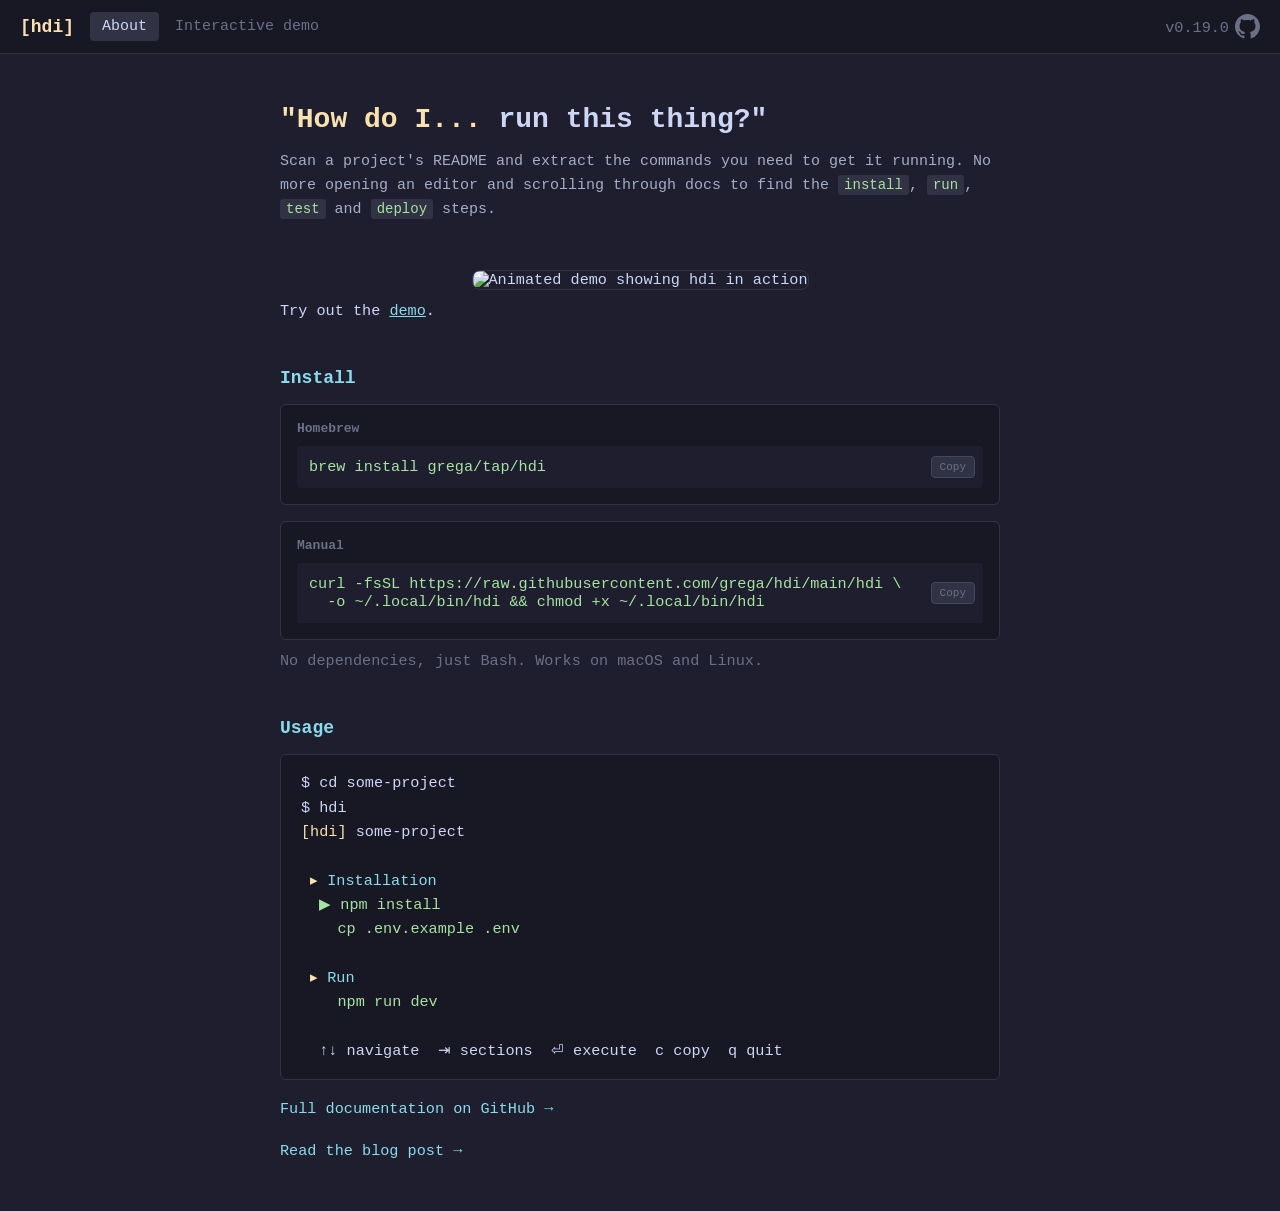
==== site/index.html @ be54d9dd "Bump version to 0.19.0" ====
<!DOCTYPE html>
<html lang="en">
<head>
  <meta charset="UTF-8">
  <meta name="viewport" content="width=device-width, initial-scale=1.0">
  <title>hdi - Extract install/run/test commands from project READMEs</title>
  <meta name="description" content="CLI tool that scans a project's README and extracts the commands you need to get it running. No dependencies, just Bash.">
  <link rel="icon" href="favicon.svg" type="image/svg+xml">
  <link rel="stylesheet" href="style.css">
  <script defer data-domain="hdi.gregdev.com" src="https://analytics.gregdev.com/js/script.file-downloads.hash.outbound-links.js"></script>
  <script>window.plausible = window.plausible || function() { (window.plausible.q = window.plausible.q || []).push(arguments) }</script>
</head>
<body>
  <header class="header">
    <div class="header-left">
      <span class="logo"><a href="/">[hdi]</a></span>
      <nav class="tabs">
        <button class="tab active" data-tab="about">About</button>
        <button class="tab" data-tab="demo">Interactive demo</button>
      </nav>
    </div>
    <div class="header-right">
      <a href="https://github.com/grega/hdi" class="gh-link" target="_blank" title="hdi on GitHub" rel="noopener">
        <span class="version">v0.19.0</span>
        <svg width="25" height="25" viewBox="0 0 16 16" fill="currentColor">
          <path d="M8 0C3.58 0 0 3.58 0 8c0 3.54 2.29 6.53 5.47 7.59.4.07.55-.17.55-.38 0-.19-.01-.82-.01-1.49-2.01.37-2.53-.49-2.69-.94-.09-.23-.48-.94-.82-1.13-.28-.15-.68-.52-.01-.53.63-.01 1.08.58 1.23.82.72 1.21 1.87.87 2.33.66.07-.52.28-.87.51-1.07-1.78-.2-3.64-.89-3.64-3.95 0-.87.31-1.59.82-2.15-.08-.2-.36-1.02.08-2.12 0 0 .67-.21 2.2.82.64-.18 1.32-.27 2-.27.68 0 1.36.09 2 .27 1.53-1.04 2.2-.82 2.2-.82.44 1.1.16 1.92.08 2.12.51.56.82 1.27.82 2.15 0 3.07-1.87 3.75-3.65 3.95.29.25.54.73.54 1.48 0 1.07-.01 1.93-.01 2.2 0 .21.15.46.55.38A8.013 8.013 0 0016 8c0-4.42-3.58-8-8-8z"/>
        </svg>
      </a>
    </div>
  </header>

  <main class="about" id="about">
    <section class="hero">
      <h1><span class="hero-accent">"How do I...</span> run this thing?"</h1>
      <p class="hero-sub">
        Scan a project's README and extract the commands you need to get it running. No more opening an editor and scrolling through docs to find the <code>install</code>, <code>run</code>, <code>test</code> and <code>deploy</code> steps.
      </p>
    </section>

    <section class="demo-gif">
      <img src="https://raw.githubusercontent.com/grega/hdi/main/demo/demo.gif" alt="Animated demo showing hdi in action" width="800" loading="lazy">

      <p class="demo-link">Try out the <a href="#demo">demo</a>.</p>
    </section>

    <section class="install-section">
      <h2>Install</h2>
      <div class="install-methods">
        <div class="install-method">
          <h3>Homebrew</h3>
          <div class="install-code">
            <pre><code>brew install grega/tap/hdi</code></pre>
            <button class="copy-btn" data-copy="brew install grega/tap/hdi" title="Copy to clipboard">Copy</button>
          </div>
        </div>
        <div class="install-method">
          <h3>Manual</h3>
          <div class="install-code">
            <pre><code>curl -fsSL https://raw.githubusercontent.com/grega/hdi/main/hdi \
  -o ~/.local/bin/hdi &amp;&amp; chmod +x ~/.local/bin/hdi</code></pre>
            <button class="copy-btn" data-copy="curl -fsSL https://raw.githubusercontent.com/grega/hdi/main/hdi -o ~/.local/bin/hdi && chmod +x ~/.local/bin/hdi" title="Copy to clipboard">Copy</button>
          </div>
        </div>
      </div>
      <p class="install-note">No dependencies, just Bash. Works on macOS and Linux.</p>
    </section>

    <section class="usage-section">
      <h2>Usage</h2>
      <pre class="usage-block"><code>$ cd some-project
$ hdi
<span class="u-yellow">[hdi]</span> some-project

 <span class="u-yellow">▸</span> <span class="u-cyan">Installation</span>
  <span class="u-green">▶ npm install</span>
    <span class="u-green">cp .env.example .env</span>

 <span class="u-yellow">▸</span> <span class="u-cyan">Run</span>
    <span class="u-green">npm run dev</span>

  ↑↓ navigate  ⇥ sections  ⏎ execute  c copy  q quit</code></pre>
      <p class="usage-docs-link">
        <a href="https://github.com/grega/hdi#usage" target="_blank" rel="noopener">Full documentation on GitHub &rarr;</a>
      </p>
    </section>

    <section class="links-section">
      <p class="usage-docs-link">
        <a href="https://blog.gregdev.com/posts/2026-03-18-hdi-a-cli-tool-to-extract-run-commands-from-project-readmes/" target="_blank" rel="noopener">Read the blog post &rarr;</a>
      </p>
    </section>
  </main>

  <main class="demo-view hidden" id="demo-view">
    <div class="demo-layout">
      <aside class="sidebar" id="sidebar"></aside>
      <section class="terminal-wrap">
        <div class="terminal" id="terminal" tabindex="0">
          <input id="terminal-input" title="Terminal input" class="terminal-hidden-input" autocomplete="off" autocorrect="off" autocapitalize="off" spellcheck="false">
        </div>
      </section>
    </div>
    <footer class="hints" id="hints">
      Try: <code>hdi</code> <code>hdi install</code> <code>hdi run</code> <code>hdi test</code> <code>hdi all</code> <code>hdi check</code> <code>hdi --full</code> <code>hdi --raw</code>
    </footer>
  </main>

  <script src="data.js"></script>
  <script src="picker.js"></script>
  <script src="terminal.js"></script>
  <script>
    (function () {
      var tabs = document.querySelectorAll(".tab");
      var aboutView = document.getElementById("about");
      var demoView = document.getElementById("demo-view");

      function switchTab(name, pushState) {
        tabs.forEach(function (t) { t.classList.remove("active"); });
        document.querySelector('.tab[data-tab="' + name + '"]').classList.add("active");

        if (name === "about") {
          aboutView.classList.remove("hidden");
          demoView.classList.add("hidden");
        } else {
          aboutView.classList.add("hidden");
          demoView.classList.remove("hidden");
          document.getElementById("terminal-input").focus();
        }

        if (pushState) {
          var hash = name === "about" ? "" : "#demo";
          history.pushState(null, "", location.pathname + hash);
        }
      }

      tabs.forEach(function (tab) {
        tab.addEventListener("click", function () {
          switchTab(tab.dataset.tab, true);
        });
      });

      // Handle back/forward navigation
      window.addEventListener("popstate", function () {
        switchTab(location.hash === "#demo" ? "demo" : "about", false);
      });

      // Restore tab from URL on load
      if (location.hash === "#demo") {
        switchTab("demo", false);
      }
    })();

    // Copy buttons
    document.querySelectorAll(".copy-btn").forEach(function (btn) {
      btn.addEventListener("click", function () {
        navigator.clipboard.writeText(btn.dataset.copy).then(function () {
          var original = btn.textContent;
          btn.textContent = "Copied!";
          btn.classList.add("copied");
          setTimeout(function () {
            btn.textContent = original;
            btn.classList.remove("copied");
          }, 1500);
        });
      });
    });
  </script>
</body>
</html>
---- site/style.css ----
/* Catppuccin Mocha palette */
:root {
  --base: #1e1e2e;
  --mantle: #181825;
  --surface0: #313244;
  --surface1: #45475a;
  --overlay0: #6c7086;
  --text: #cdd6f4;
  --subtext0: #a6adc8;
  --green: #a6e3a1;
  --cyan: #89dceb;
  --yellow: #f9e2af;
  --magenta: #cba6f7;
  --red: #f38ba8;
  --blue: #89b4fa;
  --font-mono: "JetBrains Mono", "Fira Code", "SF Mono", Menlo, Consolas, monospace;
}

*, *::before, *::after { box-sizing: border-box; margin: 0; padding: 0; }

html {
  font-size: 16px;
}

body {
  min-height: 100vh;
  background: var(--base);
  color: var(--text);
  font-family: var(--font-mono);
  font-size: 0.95rem;
  display: flex;
  flex-direction: column;
}

.hidden { display: none !important; }

/* ── Header ─────────────────────────────────────────────────────────── */

.header {
  display: flex;
  align-items: center;
  justify-content: space-between;
  padding: 0.75rem 1.25rem;
  background: var(--mantle);
  border-bottom: 0.0625rem solid var(--surface0);
  flex-shrink: 0;
}

.header-left {
  display: flex;
  align-items: center;
  gap: 1rem;
}

.logo {
  font-weight: 700;
  font-size: 1.125rem;
  color: var(--yellow);
}

.logo a {
  color: inherit;
  text-decoration: none;
}

.tabs {
  display: flex;
  gap: 0.25rem;
}

.tab {
  background: none;
  border: none;
  color: var(--overlay0);
  font-family: var(--font-mono);
  font-size: 0.9375rem;
  padding: 0.375rem 0.75rem;
  border-radius: 0.25rem;
  cursor: pointer;
  transition: background 0.12s, color 0.12s;
}

.tab:hover {
  background: var(--surface0);
  color: var(--text);
}

.tab.active {
  background: var(--surface0);
  color: var(--text);
}

.header-right {
  display: flex;
  align-items: center;
  gap: 0.875rem;
}

.version {
  color: var(--overlay0);
  transform: translateY(1px);
}

.version:hover {
  color: var(--text);
}

.gh-link {
  color: var(--overlay0);
  transition: color 0.15s;
  display: flex;
  align-items: center;
  gap: 0.375rem;
  text-decoration: none;
}

.gh-link:hover {
  color: var(--text);
}

/* ── About page ─────────────────────────────────────────────────────── */

.about {
  flex: 1;
  overflow-y: auto;
  padding: 3rem 1.5rem;
  max-width: 48rem;
  margin: 0 auto;
  width: 100%;
}

.about section + section {
  margin-top: 3rem;
}

.about .links-section {
  margin-top: 1.5rem;
}

/* Hero */
.hero h1 {
  font-size: 1.75rem;
  font-weight: 700;
  line-height: 1.3;
  color: var(--text);
}

.hero-accent {
  color: var(--yellow);
}

.hero-sub {
  margin-top: 0.75rem;
  color: var(--subtext0);
  font-size: 0.9375rem;
  line-height: 1.6;
}

.hero-sub code {
  background: var(--surface0);
  padding: 0.125rem 0.375rem;
  border-radius: 0.1875rem;
  color: var(--green);
  font-size: 0.875rem;
}

/* Demo GIF */
.demo-gif {
  text-align: center;
}

.demo-gif img {
  max-width: 100%;
  height: auto;
  border-radius: 0.5rem;
  border: 0.0625rem solid var(--surface0);
}

.demo-link {
  margin-top: 0.75rem;
  text-align: left;
}

.demo-link a {
  color: var(--cyan);
}

/* Install */
.install-section h2,
.usage-section h2 {
  font-size: 1.125rem;
  color: var(--cyan);
  margin-bottom: 1rem;
}

.install-methods {
  display: grid;
  grid-template-columns: 1fr;
  gap: 1rem;
}

.install-method {
  background: var(--mantle);
  border: 0.0625rem solid var(--surface0);
  border-radius: 0.375rem;
  padding: 1rem;
}

.install-method h3 {
  font-size: 0.8125rem;
  color: var(--overlay0);
  margin-bottom: 0.625rem;
  font-weight: 600;
}

.install-code {
  position: relative;
}

.install-method pre {
  background: var(--base);
  padding: 0.75rem;
  padding-right: 4rem;
  border-radius: 0.25rem;
  overflow-x: auto;
}

.copy-btn {
  position: absolute;
  top: 50%;
  transform: translateY(-50%);
  right: 0.5rem;
  background: var(--surface0);
  border: 0.0625rem solid var(--surface1);
  color: var(--overlay0);
  font-family: var(--font-mono);
  font-size: 0.6875rem;
  padding: 0.25rem 0.5rem;
  border-radius: 0.25rem;
  cursor: pointer;
  transition: color 0.15s, border-color 0.15s;
}

.copy-btn:hover {
  color: var(--text);
  border-color: var(--overlay0);
}

.copy-btn.copied {
  color: var(--green);
  border-color: var(--green);
}

.install-method code {
  color: var(--green);
  /* font-size: 0.8125rem; */
  font-family: var(--font-mono);
}

.install-note {
  margin-top: 0.75rem;
  color: var(--overlay0);
}

/* Usage */
.usage-block {
  background: var(--mantle);
  border: 0.0625rem solid var(--surface0);
  border-radius: 0.375rem;
  padding: 1rem 1.25rem;
  overflow-x: auto;
  line-height: 1.6;
  margin-bottom: 1.25rem;
}

.usage-block code {
  font-family: var(--font-mono);
  color: var(--text);
}

.u-yellow { color: var(--yellow); }
.u-cyan { color: var(--cyan); }
.u-green { color: var(--green); }

.usage-docs-link a {
  color: var(--cyan);
  text-decoration: none;
}

.usage-docs-link a:hover {
  text-decoration: underline;
}

/* Links */

/* ── Demo view ──────────────────────────────────────────────────────── */

.demo-view {
  flex: 1;
  display: flex;
  flex-direction: column;
  overflow: hidden;
}

.demo-layout {
  display: flex;
  flex: 1;
  min-height: 0;
}

/* Sidebar */
.sidebar {
  width: 18.75rem;
  flex-shrink: 0;
  background: var(--mantle);
  border-right: 0.0625rem solid var(--surface0);
  padding: 0.75rem 0;
  overflow-y: auto;
}

.sidebar-heading {
  padding: 0.375rem 1rem 0.625rem;
  font-weight: 600;
  color: var(--overlay0);
}

.sidebar-item {
  display: flex;
  align-items: center;
  gap: 0.625rem;
  padding: 0.625rem 1rem;
  cursor: pointer;
  transition: background 0.12s;
  border-left: 0.1875rem solid transparent;
}

.sidebar-item:hover {
  background: var(--surface0);
}

.sidebar-item.active {
  background: var(--surface0);
  border-left-color: var(--cyan);
}

.sidebar-badge {
  width: 1.875rem;
  height: 1.375rem;
  border-radius: 0.25rem;
  display: flex;
  align-items: center;
  justify-content: center;
  font-weight: 700;
  flex-shrink: 0;
  color: var(--mantle);
}

.sidebar-badge.lang-JS { background: var(--yellow); }
.sidebar-badge.lang-PY { background: var(--blue); }
.sidebar-badge.lang-RB { background: var(--red); }
.sidebar-badge.lang-TS { background: var(--cyan); }
.sidebar-badge.lang-GO { background: var(--green); }

.sidebar-info {
  min-width: 0;
}

.sidebar-name {
  font-weight: 600;
  white-space: nowrap;
  overflow: hidden;
  padding-bottom: 0.25rem;
  text-overflow: ellipsis;
}

.sidebar-desc {
  font-size: 0.75rem;
  color: var(--overlay0);
}

/* Terminal */
.terminal-wrap {
  flex: 1;
  min-width: 0;
  display: flex;
  flex-direction: column;
  padding: 0;
}

.terminal {
  position: relative;
  flex: 1;
  padding: 1rem 1.25rem;
  overflow-y: auto;
  outline: none;
  line-height: 1.6;
  cursor: text;
}

.terminal-hidden-input {
  position: absolute;
  left: -9999px;
  top: 0;
  width: 1px;
  height: 1px;
  opacity: 0;
  border: none;
  outline: none;
  padding: 0;
  margin: 0;
  font-size: 16px; /* >= 16px prevents iOS auto-zoom on focus */
}

.terminal::-webkit-scrollbar {
  width: 0.375rem;
}
.terminal::-webkit-scrollbar-track {
  background: transparent;
}
.terminal::-webkit-scrollbar-thumb {
  background: var(--surface1);
  border-radius: 0.1875rem;
}

/* Terminal line types */
.t-line {
  white-space: pre-wrap;
  word-break: break-all;
  min-height: 1.6em;
}

.t-prompt {
  color: var(--overlay0);
}

.t-prompt .t-input {
  color: var(--text);
}

.t-cursor {
  display: inline-block;
  width: 0.5rem;
  height: 1.1em;
  background: var(--text);
  vertical-align: text-bottom;
  animation: blink 1s step-end infinite;
}

@keyframes blink {
  50% { opacity: 0; }
}

.t-header {
  color: var(--cyan);
  font-weight: 700;
}

.t-subheader {
  color: var(--magenta);
  font-weight: 700;
}

.t-command {
  color: var(--green);
}

.t-prose {
  color: var(--overlay0);
}

.t-dim {
  color: var(--overlay0);
}

.t-yellow {
  color: var(--yellow);
}

.t-green {
  color: var(--green);
}

.t-bold {
  font-weight: 700;
}

.t-title-line {
  color: var(--text);
  font-weight: 700;
}

/* Picker */
.picker-row {
  white-space: pre;
  min-height: 1.6em;
}

.picker-row.selected {
  background: var(--surface0);
  border-radius: 0.1875rem;
}

.picker-row .arrow {
  color: var(--yellow);
  font-weight: 700;
}

.picker-footer {
  color: var(--overlay0);
  min-height: 1.6em;
  white-space: pre;
}

.flash-msg {
  color: var(--green);
  font-weight: 600;
}

.flash-msg.flash-execute {
  color: var(--yellow);
  font-style: italic;
}

/* Hints bar */
.hints {
  padding: 0.75rem 1.25rem;
  background: var(--mantle);
  border-top: 0.0625rem solid var(--surface0);
  color: var(--overlay0);
  flex-shrink: 0;
  line-height: 2;
}

.hints code {
  background: var(--surface0);
  padding: 0.25rem 0.5rem;
  border-radius: 0.25rem;
  color: var(--subtext0);
  margin: 0 0.1875rem;
}

/* ── Responsive ─────────────────────────────────────────────────────── */

@media (max-width: 43.75rem) {
  .header {
    padding: 0.75rem 1rem;
    gap: 0.5rem;
  }
  .header-left {
    gap: 0.5rem;
  }
  .header-right {
    font-size: 0.75rem;
  }
  .gh-link {
    font-size: 0.75rem;
  }
  .version {
    font-size: 0.75rem;
  }

  /* About */
  .about {
    padding: 2rem 1rem;
  }
  .hero h1 {
    font-size: 1.25rem;
  }
.links-section {
    flex-direction: column;
  }

  /* Demo */
  .demo-layout {
    flex-direction: column;
  }
  .sidebar {
    width: 100%;
    border-right: none;
    border-bottom: 0.0625rem solid var(--surface0);
    padding: 0.5rem 0;
    display: flex;
    overflow-x: auto;
    overflow-y: hidden;
    flex-shrink: 0;
  }
  .sidebar-item {
    flex-shrink: 0;
    padding: 0.375rem 0.875rem;
    border-left: none;
    border-bottom: 0.1875rem solid transparent;
  }
  .sidebar-item.active {
    border-left-color: transparent;
    border-bottom-color: var(--cyan);
  }
  .sidebar-heading {
    flex-shrink: 0;
    padding: 0.375rem 0.875rem;
    display: flex;
    align-items: center;
  }
  .sidebar-desc {
    display: none;
  }
}
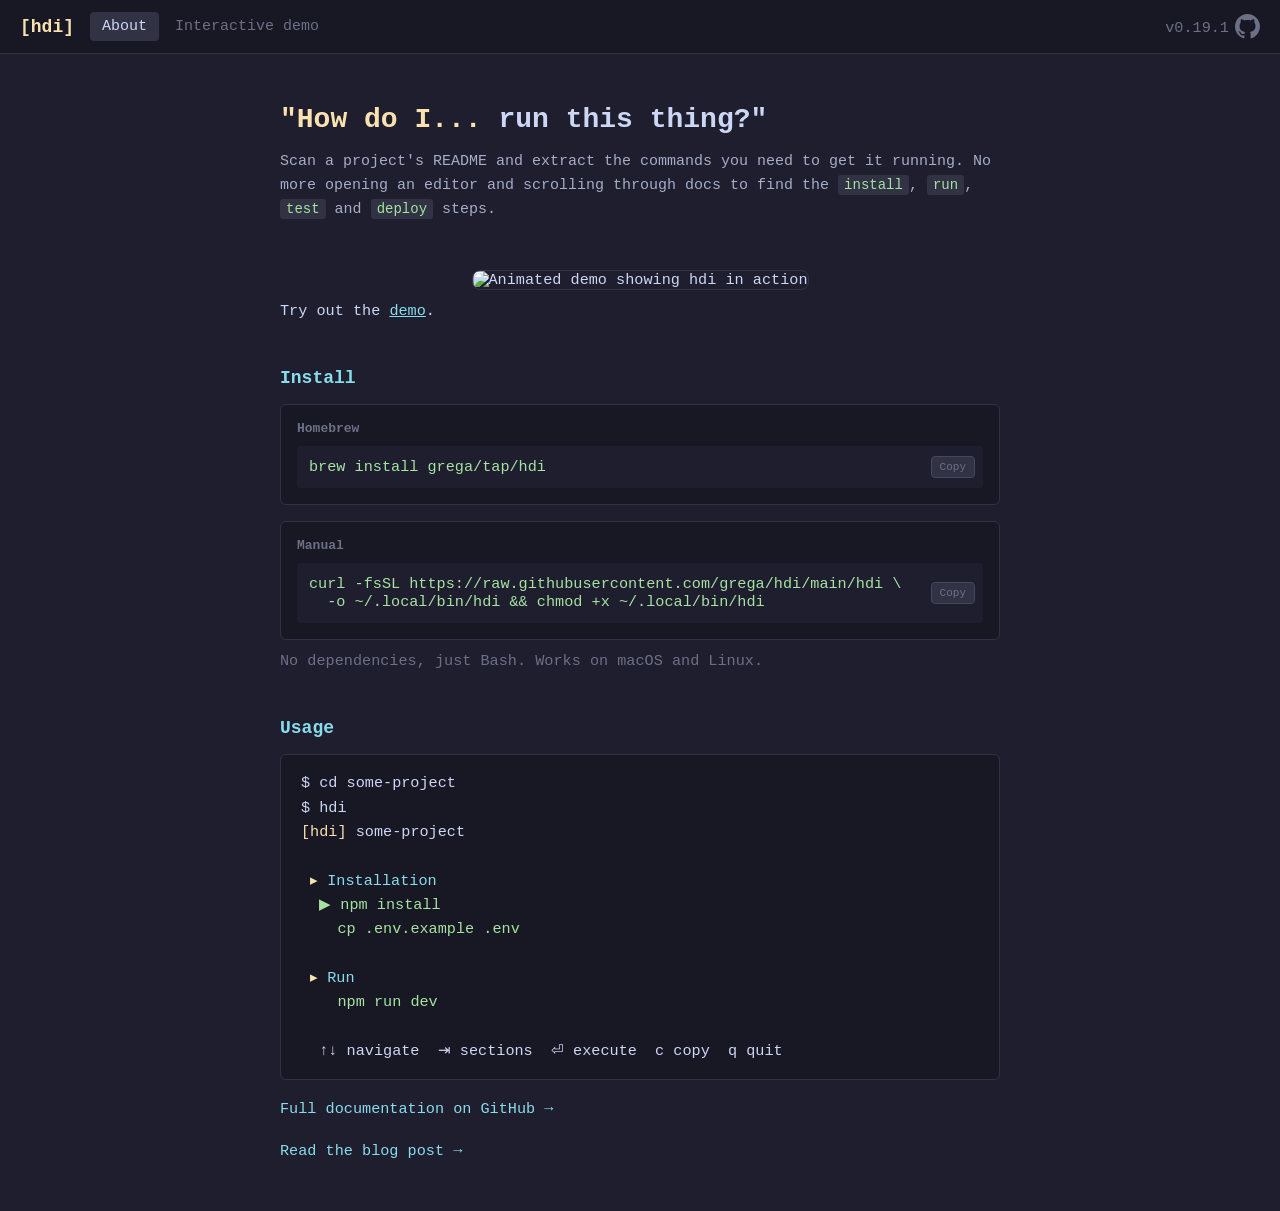
==== commit 24be831b: "style: format index.html" ====
--- a/site/index.html
+++ b/site/index.html
@@ -1,73 +1,116 @@
-<!DOCTYPE html>
+<!doctype html>
 <html lang="en">
-<head>
-  <meta charset="UTF-8">
-  <meta name="viewport" content="width=device-width, initial-scale=1.0">
-  <title>hdi - Extract install/run/test commands from project READMEs</title>
-  <meta name="description" content="CLI tool that scans a project's README and extracts the commands you need to get it running. No dependencies, just Bash.">
-  <link rel="icon" href="favicon.svg" type="image/svg+xml">
-  <link rel="stylesheet" href="style.css">
-  <script defer data-domain="hdi.gregdev.com" src="https://analytics.gregdev.com/js/script.file-downloads.hash.outbound-links.js"></script>
-  <script>window.plausible = window.plausible || function() { (window.plausible.q = window.plausible.q || []).push(arguments) }</script>
-</head>
-<body>
-  <header class="header">
-    <div class="header-left">
-      <span class="logo"><a href="/">[hdi]</a></span>
-      <nav class="tabs">
-        <button class="tab active" data-tab="about">About</button>
-        <button class="tab" data-tab="demo">Interactive demo</button>
-      </nav>
-    </div>
-    <div class="header-right">
-      <a href="https://github.com/grega/hdi" class="gh-link" target="_blank" title="hdi on GitHub" rel="noopener">
-        <span class="version">v0.19.0</span>
-        <svg width="25" height="25" viewBox="0 0 16 16" fill="currentColor">
-          <path d="M8 0C3.58 0 0 3.58 0 8c0 3.54 2.29 6.53 5.47 7.59.4.07.55-.17.55-.38 0-.19-.01-.82-.01-1.49-2.01.37-2.53-.49-2.69-.94-.09-.23-.48-.94-.82-1.13-.28-.15-.68-.52-.01-.53.63-.01 1.08.58 1.23.82.72 1.21 1.87.87 2.33.66.07-.52.28-.87.51-1.07-1.78-.2-3.64-.89-3.64-3.95 0-.87.31-1.59.82-2.15-.08-.2-.36-1.02.08-2.12 0 0 .67-.21 2.2.82.64-.18 1.32-.27 2-.27.68 0 1.36.09 2 .27 1.53-1.04 2.2-.82 2.2-.82.44 1.1.16 1.92.08 2.12.51.56.82 1.27.82 2.15 0 3.07-1.87 3.75-3.65 3.95.29.25.54.73.54 1.48 0 1.07-.01 1.93-.01 2.2 0 .21.15.46.55.38A8.013 8.013 0 0016 8c0-4.42-3.58-8-8-8z"/>
-        </svg>
-      </a>
-    </div>
-  </header>
-
-  <main class="about" id="about">
-    <section class="hero">
-      <h1><span class="hero-accent">"How do I...</span> run this thing?"</h1>
-      <p class="hero-sub">
-        Scan a project's README and extract the commands you need to get it running. No more opening an editor and scrolling through docs to find the <code>install</code>, <code>run</code>, <code>test</code> and <code>deploy</code> steps.
-      </p>
-    </section>
-
-    <section class="demo-gif">
-      <img src="https://raw.githubusercontent.com/grega/hdi/main/demo/demo.gif" alt="Animated demo showing hdi in action" width="800" loading="lazy">
-
-      <p class="demo-link">Try out the <a href="#demo">demo</a>.</p>
-    </section>
-
-    <section class="install-section">
-      <h2>Install</h2>
-      <div class="install-methods">
-        <div class="install-method">
-          <h3>Homebrew</h3>
-          <div class="install-code">
-            <pre><code>brew install grega/tap/hdi</code></pre>
-            <button class="copy-btn" data-copy="brew install grega/tap/hdi" title="Copy to clipboard">Copy</button>
+  <head>
+    <meta charset="UTF-8" />
+    <meta name="viewport" content="width=device-width, initial-scale=1.0" />
+    <title>hdi - Extract install/run/test commands from project READMEs</title>
+    <meta
+      name="description"
+      content="CLI tool that scans a project's README and extracts the commands you need to get it running. No dependencies, just Bash."
+    />
+    <link rel="icon" href="favicon.svg" type="image/svg+xml" />
+    <link rel="stylesheet" href="style.css" />
+    <script
+      defer
+      data-domain="hdi.gregdev.com"
+      src="https://analytics.gregdev.com/js/script.file-downloads.hash.outbound-links.js"
+    ></script>
+    <script>
+      window.plausible =
+        window.plausible ||
+        function () {
+          (window.plausible.q = window.plausible.q || []).push(arguments);
+        };
+    </script>
+  </head>
+  <body>
+    <header class="header">
+      <div class="header-left">
+        <span class="logo"><a href="/">[hdi]</a></span>
+        <nav class="tabs">
+          <button class="tab active" data-tab="about">About</button>
+          <button class="tab" data-tab="demo">Interactive demo</button>
+        </nav>
+      </div>
+      <div class="header-right">
+        <a
+          href="https://github.com/grega/hdi"
+          class="gh-link"
+          target="_blank"
+          title="hdi on GitHub"
+          rel="noopener"
+        >
+          <span class="version">v0.19.1</span>
+          <svg width="25" height="25" viewBox="0 0 16 16" fill="currentColor">
+            <path
+              d="M8 0C3.58 0 0 3.58 0 8c0 3.54 2.29 6.53 5.47 7.59.4.07.55-.17.55-.38 0-.19-.01-.82-.01-1.49-2.01.37-2.53-.49-2.69-.94-.09-.23-.48-.94-.82-1.13-.28-.15-.68-.52-.01-.53.63-.01 1.08.58 1.23.82.72 1.21 1.87.87 2.33.66.07-.52.28-.87.51-1.07-1.78-.2-3.64-.89-3.64-3.95 0-.87.31-1.59.82-2.15-.08-.2-.36-1.02.08-2.12 0 0 .67-.21 2.2.82.64-.18 1.32-.27 2-.27.68 0 1.36.09 2 .27 1.53-1.04 2.2-.82 2.2-.82.44 1.1.16 1.92.08 2.12.51.56.82 1.27.82 2.15 0 3.07-1.87 3.75-3.65 3.95.29.25.54.73.54 1.48 0 1.07-.01 1.93-.01 2.2 0 .21.15.46.55.38A8.013 8.013 0 0016 8c0-4.42-3.58-8-8-8z"
+            />
+          </svg>
+        </a>
+      </div>
+    </header>
+
+    <main class="about" id="about">
+      <section class="hero">
+        <h1><span class="hero-accent">"How do I...</span> run this thing?"</h1>
+        <p class="hero-sub">
+          Scan a project's README and extract the commands you need to get it
+          running. No more opening an editor and scrolling through docs to find
+          the <code>install</code>, <code>run</code>, <code>test</code> and
+          <code>deploy</code> steps.
+        </p>
+      </section>
+
+      <section class="demo-gif">
+        <img
+          src="https://raw.githubusercontent.com/grega/hdi/main/demo/demo.gif"
+          alt="Animated demo showing hdi in action"
+          width="800"
+          loading="lazy"
+        />
+
+        <p class="demo-link">Try out the <a href="#demo">demo</a>.</p>
+      </section>
+
+      <section class="install-section">
+        <h2>Install</h2>
+        <div class="install-methods">
+          <div class="install-method">
+            <h3>Homebrew</h3>
+            <div class="install-code">
+              <pre><code>brew install grega/tap/hdi</code></pre>
+              <button
+                class="copy-btn"
+                data-copy="brew install grega/tap/hdi"
+                title="Copy to clipboard"
+              >
+                Copy
+              </button>
+            </div>
+          </div>
+          <div class="install-method">
+            <h3>Manual</h3>
+            <div class="install-code">
+              <pre><code>curl -fsSL https://raw.githubusercontent.com/grega/hdi/main/hdi \
+  -o ~/.local/bin/hdi &amp;&amp; chmod +x ~/.local/bin/hdi</code></pre>
+              <button
+                class="copy-btn"
+                data-copy="curl -fsSL https://raw.githubusercontent.com/grega/hdi/main/hdi -o ~/.local/bin/hdi && chmod +x ~/.local/bin/hdi"
+                title="Copy to clipboard"
+              >
+                Copy
+              </button>
+            </div>
           </div>
         </div>
-        <div class="install-method">
-          <h3>Manual</h3>
-          <div class="install-code">
-            <pre><code>curl -fsSL https://raw.githubusercontent.com/grega/hdi/main/hdi \
-  -o ~/.local/bin/hdi &amp;&amp; chmod +x ~/.local/bin/hdi</code></pre>
-            <button class="copy-btn" data-copy="curl -fsSL https://raw.githubusercontent.com/grega/hdi/main/hdi -o ~/.local/bin/hdi && chmod +x ~/.local/bin/hdi" title="Copy to clipboard">Copy</button>
-          </div>
-        </div>
-      </div>
-      <p class="install-note">No dependencies, just Bash. Works on macOS and Linux.</p>
-    </section>
-
-    <section class="usage-section">
-      <h2>Usage</h2>
-      <pre class="usage-block"><code>$ cd some-project
+        <p class="install-note">
+          No dependencies, just Bash. Works on macOS and Linux.
+        </p>
+      </section>
+
+      <section class="usage-section">
+        <h2>Usage</h2>
+        <pre class="usage-block"><code>$ cd some-project
 $ hdi
 <span class="u-yellow">[hdi]</span> some-project
 
@@ -79,91 +122,115 @@
     <span class="u-green">npm run dev</span>
 
   ↑↓ navigate  ⇥ sections  ⏎ execute  c copy  q quit</code></pre>
-      <p class="usage-docs-link">
-        <a href="https://github.com/grega/hdi#usage" target="_blank" rel="noopener">Full documentation on GitHub &rarr;</a>
-      </p>
-    </section>
-
-    <section class="links-section">
-      <p class="usage-docs-link">
-        <a href="https://blog.gregdev.com/posts/2026-03-18-hdi-a-cli-tool-to-extract-run-commands-from-project-readmes/" target="_blank" rel="noopener">Read the blog post &rarr;</a>
-      </p>
-    </section>
-  </main>
-
-  <main class="demo-view hidden" id="demo-view">
-    <div class="demo-layout">
-      <aside class="sidebar" id="sidebar"></aside>
-      <section class="terminal-wrap">
-        <div class="terminal" id="terminal" tabindex="0">
-          <input id="terminal-input" title="Terminal input" class="terminal-hidden-input" autocomplete="off" autocorrect="off" autocapitalize="off" spellcheck="false">
-        </div>
-      </section>
-    </div>
-    <footer class="hints" id="hints">
-      Try: <code>hdi</code> <code>hdi install</code> <code>hdi run</code> <code>hdi test</code> <code>hdi all</code> <code>hdi check</code> <code>hdi --full</code> <code>hdi --raw</code>
-    </footer>
-  </main>
-
-  <script src="data.js"></script>
-  <script src="picker.js"></script>
-  <script src="terminal.js"></script>
-  <script>
-    (function () {
-      var tabs = document.querySelectorAll(".tab");
-      var aboutView = document.getElementById("about");
-      var demoView = document.getElementById("demo-view");
-
-      function switchTab(name, pushState) {
-        tabs.forEach(function (t) { t.classList.remove("active"); });
-        document.querySelector('.tab[data-tab="' + name + '"]').classList.add("active");
-
-        if (name === "about") {
-          aboutView.classList.remove("hidden");
-          demoView.classList.add("hidden");
-        } else {
-          aboutView.classList.add("hidden");
-          demoView.classList.remove("hidden");
-          document.getElementById("terminal-input").focus();
+        <p class="usage-docs-link">
+          <a
+            href="https://github.com/grega/hdi#usage"
+            target="_blank"
+            rel="noopener"
+            >Full documentation on GitHub &rarr;</a
+          >
+        </p>
+      </section>
+
+      <section class="links-section">
+        <p class="usage-docs-link">
+          <a
+            href="https://blog.gregdev.com/posts/2026-03-18-hdi-a-cli-tool-to-extract-run-commands-from-project-readmes/"
+            target="_blank"
+            rel="noopener"
+            >Read the blog post &rarr;</a
+          >
+        </p>
+      </section>
+    </main>
+
+    <main class="demo-view hidden" id="demo-view">
+      <div class="demo-layout">
+        <aside class="sidebar" id="sidebar"></aside>
+        <section class="terminal-wrap">
+          <div class="terminal" id="terminal" tabindex="0">
+            <input
+              id="terminal-input"
+              title="Terminal input"
+              class="terminal-hidden-input"
+              autocomplete="off"
+              autocorrect="off"
+              autocapitalize="off"
+              spellcheck="false"
+            />
+          </div>
+        </section>
+      </div>
+      <footer class="hints" id="hints">
+        Try: <code>hdi</code> <code>hdi install</code> <code>hdi run</code>
+        <code>hdi test</code> <code>hdi all</code> <code>hdi check</code>
+        <code>hdi --full</code> <code>hdi --raw</code>
+      </footer>
+    </main>
+
+    <script src="data.js"></script>
+    <script src="picker.js"></script>
+    <script src="terminal.js"></script>
+    <script>
+      (function () {
+        var tabs = document.querySelectorAll(".tab");
+        var aboutView = document.getElementById("about");
+        var demoView = document.getElementById("demo-view");
+
+        function switchTab(name, pushState) {
+          tabs.forEach(function (t) {
+            t.classList.remove("active");
+          });
+          document
+            .querySelector('.tab[data-tab="' + name + '"]')
+            .classList.add("active");
+
+          if (name === "about") {
+            aboutView.classList.remove("hidden");
+            demoView.classList.add("hidden");
+          } else {
+            aboutView.classList.add("hidden");
+            demoView.classList.remove("hidden");
+            document.getElementById("terminal-input").focus();
+          }
+
+          if (pushState) {
+            var hash = name === "about" ? "" : "#demo";
+            history.pushState(null, "", location.pathname + hash);
+          }
         }
 
-        if (pushState) {
-          var hash = name === "about" ? "" : "#demo";
-          history.pushState(null, "", location.pathname + hash);
+        tabs.forEach(function (tab) {
+          tab.addEventListener("click", function () {
+            switchTab(tab.dataset.tab, true);
+          });
+        });
+
+        // Handle back/forward navigation
+        window.addEventListener("popstate", function () {
+          switchTab(location.hash === "#demo" ? "demo" : "about", false);
+        });
+
+        // Restore tab from URL on load
+        if (location.hash === "#demo") {
+          switchTab("demo", false);
         }
-      }
-
-      tabs.forEach(function (tab) {
-        tab.addEventListener("click", function () {
-          switchTab(tab.dataset.tab, true);
+      })();
+
+      // Copy buttons
+      document.querySelectorAll(".copy-btn").forEach(function (btn) {
+        btn.addEventListener("click", function () {
+          navigator.clipboard.writeText(btn.dataset.copy).then(function () {
+            var original = btn.textContent;
+            btn.textContent = "Copied!";
+            btn.classList.add("copied");
+            setTimeout(function () {
+              btn.textContent = original;
+              btn.classList.remove("copied");
+            }, 1500);
+          });
         });
       });
-
-      // Handle back/forward navigation
-      window.addEventListener("popstate", function () {
-        switchTab(location.hash === "#demo" ? "demo" : "about", false);
-      });
-
-      // Restore tab from URL on load
-      if (location.hash === "#demo") {
-        switchTab("demo", false);
-      }
-    })();
-
-    // Copy buttons
-    document.querySelectorAll(".copy-btn").forEach(function (btn) {
-      btn.addEventListener("click", function () {
-        navigator.clipboard.writeText(btn.dataset.copy).then(function () {
-          var original = btn.textContent;
-          btn.textContent = "Copied!";
-          btn.classList.add("copied");
-          setTimeout(function () {
-            btn.textContent = original;
-            btn.classList.remove("copied");
-          }, 1500);
-        });
-      });
-    });
-  </script>
-</body>
+    </script>
+  </body>
 </html>
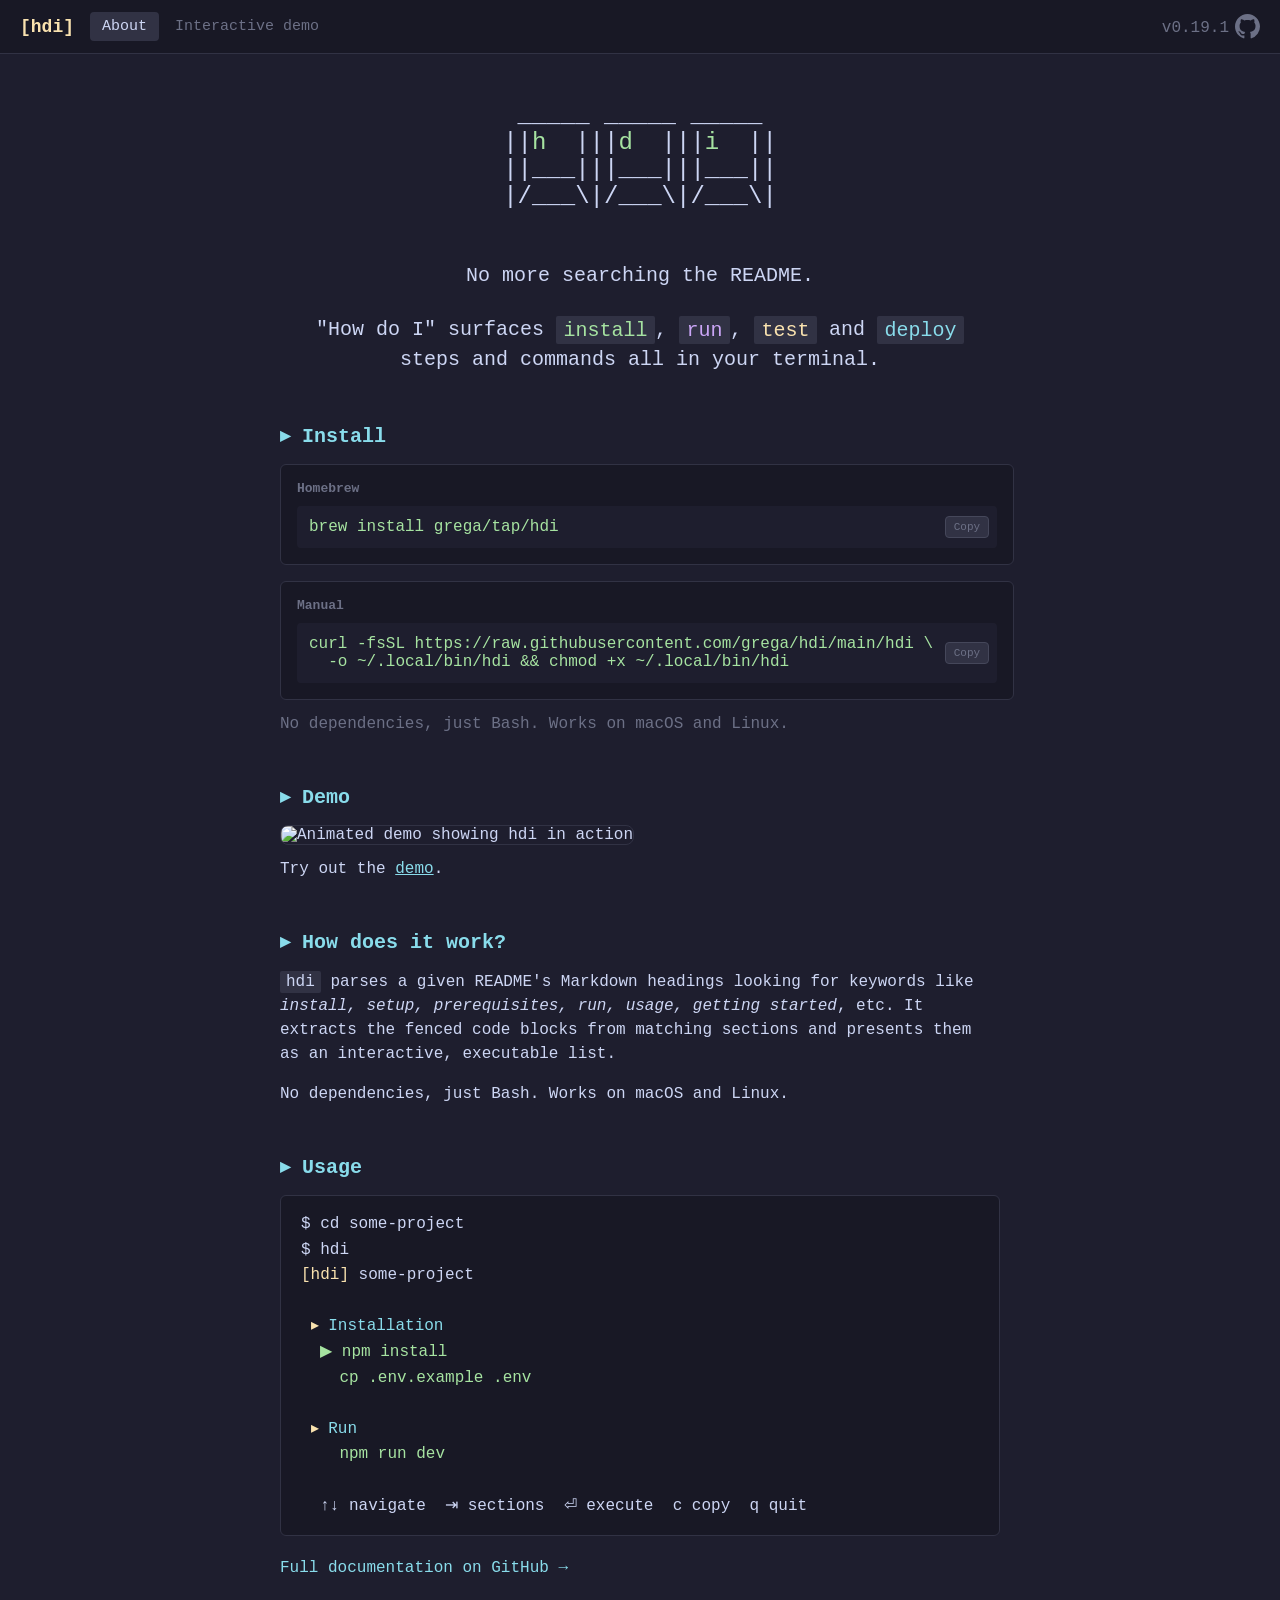
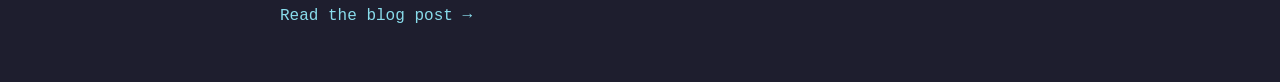
==== commit 4fb6b5b5: "feat: add new homepage content and styles" ====
--- a/site/index.html
+++ b/site/index.html
@@ -52,24 +52,18 @@
 
     <main class="about" id="about">
       <section class="hero">
-        <h1><span class="hero-accent">"How do I...</span> run this thing?"</h1>
+        <pre class="hero-logo" role="img" aria-label="hdi">
+ _____ _____ _____ 
+||<span class="hero-logo-letter ">h</span>  |||<span class="hero-logo-letter ">d</span>  |||<span class="hero-logo-letter ">i</span>  ||
+||___|||___|||___||
+|/___\|/___\|/___\|
+        </pre>
+        <h1 class="hero-sub">No more searching the README.</h1>
         <p class="hero-sub">
-          Scan a project's README and extract the commands you need to get it
-          running. No more opening an editor and scrolling through docs to find
-          the <code>install</code>, <code>run</code>, <code>test</code> and
-          <code>deploy</code> steps.
-        </p>
-      </section>
-
-      <section class="demo-gif">
-        <img
-          src="https://raw.githubusercontent.com/grega/hdi/main/demo/demo.gif"
-          alt="Animated demo showing hdi in action"
-          width="800"
-          loading="lazy"
-        />
-
-        <p class="demo-link">Try out the <a href="#demo">demo</a>.</p>
+          "How do I" surfaces <code>install</code>, <code>run</code>,
+          <code>test</code> and <code>deploy</code> steps and commands all in
+          your terminal.
+        </p>
       </section>
 
       <section class="install-section">
@@ -108,6 +102,30 @@
         </p>
       </section>
 
+      <section class="demo-gif">
+        <h2>Demo</h2>
+        <img
+          src="https://raw.githubusercontent.com/grega/hdi/main/demo/demo.gif"
+          alt="Animated demo showing hdi in action"
+          width="800"
+          loading="lazy"
+        />
+
+        <p class="demo-link">Try out the <a href="#demo">demo</a>.</p>
+      </section>
+
+      <section>
+        <h2>How does it work?</h2>
+        <p>
+          <code>hdi</code> parses a given README's Markdown headings looking for
+          keywords like
+          <em>install, setup, prerequisites, run, usage, getting started</em>,
+          etc. It extracts the fenced code blocks from matching sections and
+          presents them as an interactive, executable list.
+        </p>
+        <p>No dependencies, just Bash. Works on macOS and Linux.</p>
+      </section>
+
       <section class="usage-section">
         <h2>Usage</h2>
         <pre class="usage-block"><code>$ cd some-project
--- a/site/style.css
+++ b/site/style.css
@@ -13,10 +13,17 @@
   --magenta: #cba6f7;
   --red: #f38ba8;
   --blue: #89b4fa;
-  --font-mono: "JetBrains Mono", "Fira Code", "SF Mono", Menlo, Consolas, monospace;
-}
-
-*, *::before, *::after { box-sizing: border-box; margin: 0; padding: 0; }
+  --font-mono:
+    "JetBrains Mono", "Fira Code", "SF Mono", Menlo, Consolas, monospace;
+}
+
+*,
+*::before,
+*::after {
+  box-sizing: border-box;
+  margin: 0;
+  padding: 0;
+}
 
 html {
   font-size: 16px;
@@ -27,13 +34,24 @@
   background: var(--base);
   color: var(--text);
   font-family: var(--font-mono);
-  font-size: 0.95rem;
   display: flex;
   flex-direction: column;
 }
 
-.hidden { display: none !important; }
-
+.hidden {
+  display: none !important;
+}
+
+h1,
+h2,
+h3,
+h4 {
+  text-wrap: balance;
+}
+
+p {
+  text-wrap: pretty;
+}
 /* ── Header ─────────────────────────────────────────────────────────── */
 
 .header {
@@ -77,7 +95,9 @@
   padding: 0.375rem 0.75rem;
   border-radius: 0.25rem;
   cursor: pointer;
-  transition: background 0.12s, color 0.12s;
+  transition:
+    background 0.12s,
+    color 0.12s;
 }
 
 .tab:hover {
@@ -127,6 +147,29 @@
   max-width: 48rem;
   margin: 0 auto;
   width: 100%;
+
+  h2 {
+    font-size: 1.25rem;
+    color: var(--cyan);
+    margin-bottom: 1rem;
+  }
+  h2::before {
+    content: "▸ ";
+  }
+
+  p {
+    line-height: 1.5;
+
+    code {
+      background: var(--surface0);
+      padding: 0.125em 0.375em;
+      border-radius: 2px;
+    }
+  }
+}
+
+.about section p + p {
+  margin-top: 1rem;
 }
 
 .about section + section {
@@ -138,11 +181,24 @@
 }
 
 /* Hero */
+.hero {
+  display: flex;
+  flex-direction: column;
+  gap: 1.5rem;
+  align-items: center;
+  text-align: center;
+}
+
+.hero-logo {
+  font-size: 1.5rem;
+
+  .hero-logo-letter {
+    color: var(--green);
+  }
+}
+
 .hero h1 {
-  font-size: 1.75rem;
-  font-weight: 700;
-  line-height: 1.3;
-  color: var(--text);
+  font-weight: 400;
 }
 
 .hero-accent {
@@ -150,24 +206,28 @@
 }
 
 .hero-sub {
-  margin-top: 0.75rem;
-  color: var(--subtext0);
-  font-size: 0.9375rem;
-  line-height: 1.6;
-}
-
-.hero-sub code {
-  background: var(--surface0);
-  padding: 0.125rem 0.375rem;
-  border-radius: 0.1875rem;
-  color: var(--green);
-  font-size: 0.875rem;
+  font-size: 1.25rem;
+  line-height: 1.5;
+  max-inline-size: 55ch;
+
+  code:nth-of-type(1) {
+    color: var(--green);
+  }
+
+  code:nth-of-type(2) {
+    color: var(--magenta);
+  }
+
+  code:nth-of-type(3) {
+    color: var(--yellow);
+  }
+
+  code:nth-of-type(4) {
+    color: var(--cyan);
+  }
 }
 
 /* Demo GIF */
-.demo-gif {
-  text-align: center;
-}
 
 .demo-gif img {
   max-width: 100%;
@@ -186,12 +246,6 @@
 }
 
 /* Install */
-.install-section h2,
-.usage-section h2 {
-  font-size: 1.125rem;
-  color: var(--cyan);
-  margin-bottom: 1rem;
-}
 
 .install-methods {
   display: grid;
@@ -238,7 +292,9 @@
   padding: 0.25rem 0.5rem;
   border-radius: 0.25rem;
   cursor: pointer;
-  transition: color 0.15s, border-color 0.15s;
+  transition:
+    color 0.15s,
+    border-color 0.15s;
 }
 
 .copy-btn:hover {
@@ -278,9 +334,15 @@
   color: var(--text);
 }
 
-.u-yellow { color: var(--yellow); }
-.u-cyan { color: var(--cyan); }
-.u-green { color: var(--green); }
+.u-yellow {
+  color: var(--yellow);
+}
+.u-cyan {
+  color: var(--cyan);
+}
+.u-green {
+  color: var(--green);
+}
 
 .usage-docs-link a {
   color: var(--cyan);
@@ -355,11 +417,21 @@
   color: var(--mantle);
 }
 
-.sidebar-badge.lang-JS { background: var(--yellow); }
-.sidebar-badge.lang-PY { background: var(--blue); }
-.sidebar-badge.lang-RB { background: var(--red); }
-.sidebar-badge.lang-TS { background: var(--cyan); }
-.sidebar-badge.lang-GO { background: var(--green); }
+.sidebar-badge.lang-JS {
+  background: var(--yellow);
+}
+.sidebar-badge.lang-PY {
+  background: var(--blue);
+}
+.sidebar-badge.lang-RB {
+  background: var(--red);
+}
+.sidebar-badge.lang-TS {
+  background: var(--cyan);
+}
+.sidebar-badge.lang-GO {
+  background: var(--green);
+}
 
 .sidebar-info {
   min-width: 0;
@@ -447,7 +519,9 @@
 }
 
 @keyframes blink {
-  50% { opacity: 0; }
+  50% {
+    opacity: 0;
+  }
 }
 
 .t-header {
@@ -566,7 +640,7 @@
   .hero h1 {
     font-size: 1.25rem;
   }
-.links-section {
+  .links-section {
     flex-direction: column;
   }
 
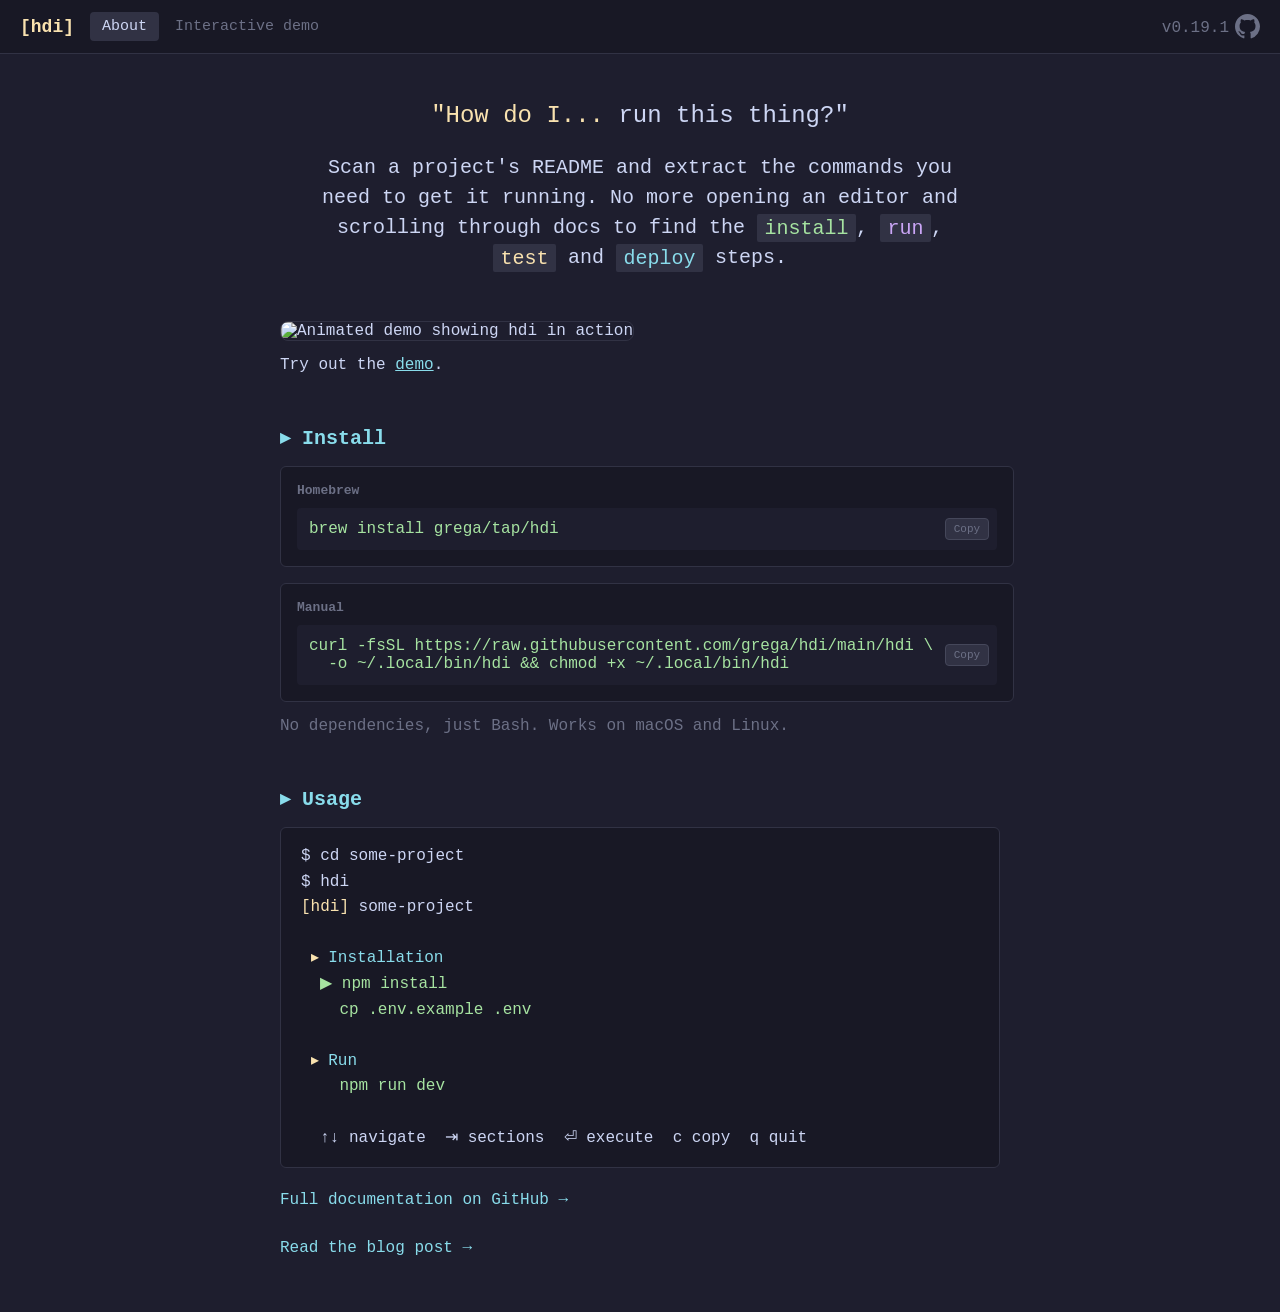
==== commit 5422e74b: "Merge pull request #6 from maxelkins/add-formatting Add formatting config" ====
--- a/site/index.html
+++ b/site/index.html
@@ -52,18 +52,24 @@
 
     <main class="about" id="about">
       <section class="hero">
-        <pre class="hero-logo" role="img" aria-label="hdi">
- _____ _____ _____ 
-||<span class="hero-logo-letter ">h</span>  |||<span class="hero-logo-letter ">d</span>  |||<span class="hero-logo-letter ">i</span>  ||
-||___|||___|||___||
-|/___\|/___\|/___\|
-        </pre>
-        <h1 class="hero-sub">No more searching the README.</h1>
+        <h1><span class="hero-accent">"How do I...</span> run this thing?"</h1>
         <p class="hero-sub">
-          "How do I" surfaces <code>install</code>, <code>run</code>,
-          <code>test</code> and <code>deploy</code> steps and commands all in
-          your terminal.
-        </p>
+          Scan a project's README and extract the commands you need to get it
+          running. No more opening an editor and scrolling through docs to find
+          the <code>install</code>, <code>run</code>, <code>test</code> and
+          <code>deploy</code> steps.
+        </p>
+      </section>
+
+      <section class="demo-gif">
+        <img
+          src="https://raw.githubusercontent.com/grega/hdi/main/demo/demo.gif"
+          alt="Animated demo showing hdi in action"
+          width="800"
+          loading="lazy"
+        />
+
+        <p class="demo-link">Try out the <a href="#demo">demo</a>.</p>
       </section>
 
       <section class="install-section">
@@ -102,30 +108,6 @@
         </p>
       </section>
 
-      <section class="demo-gif">
-        <h2>Demo</h2>
-        <img
-          src="https://raw.githubusercontent.com/grega/hdi/main/demo/demo.gif"
-          alt="Animated demo showing hdi in action"
-          width="800"
-          loading="lazy"
-        />
-
-        <p class="demo-link">Try out the <a href="#demo">demo</a>.</p>
-      </section>
-
-      <section>
-        <h2>How does it work?</h2>
-        <p>
-          <code>hdi</code> parses a given README's Markdown headings looking for
-          keywords like
-          <em>install, setup, prerequisites, run, usage, getting started</em>,
-          etc. It extracts the fenced code blocks from matching sections and
-          presents them as an interactive, executable list.
-        </p>
-        <p>No dependencies, just Bash. Works on macOS and Linux.</p>
-      </section>
-
       <section class="usage-section">
         <h2>Usage</h2>
         <pre class="usage-block"><code>$ cd some-project
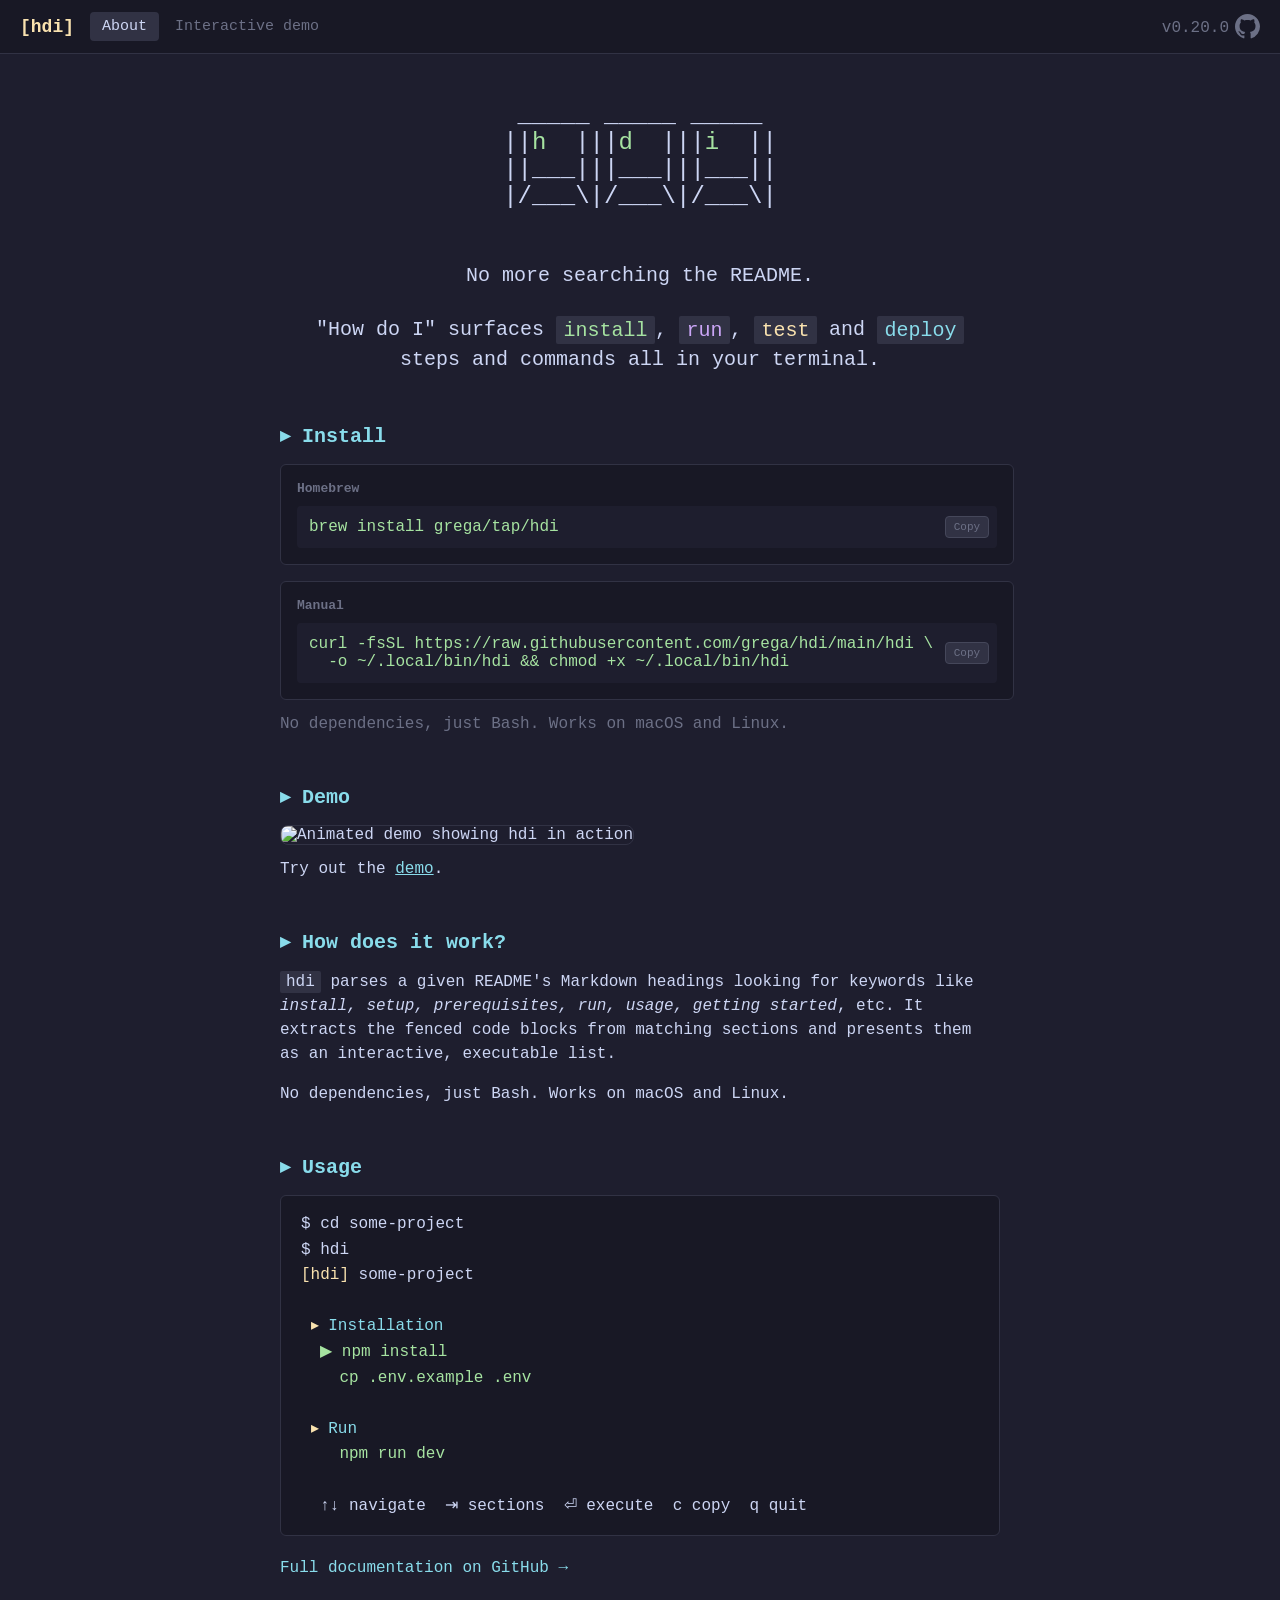
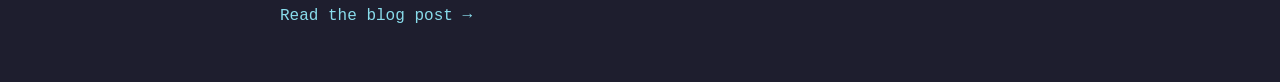
==== commit e3051ee0: "Bump version to 0.20.0" ====
--- a/site/index.html
+++ b/site/index.html
@@ -40,7 +40,7 @@
           title="hdi on GitHub"
           rel="noopener"
         >
-          <span class="version">v0.19.1</span>
+          <span class="version">v0.20.0</span>
           <svg width="25" height="25" viewBox="0 0 16 16" fill="currentColor">
             <path
               d="M8 0C3.58 0 0 3.58 0 8c0 3.54 2.29 6.53 5.47 7.59.4.07.55-.17.55-.38 0-.19-.01-.82-.01-1.49-2.01.37-2.53-.49-2.69-.94-.09-.23-.48-.94-.82-1.13-.28-.15-.68-.52-.01-.53.63-.01 1.08.58 1.23.82.72 1.21 1.87.87 2.33.66.07-.52.28-.87.51-1.07-1.78-.2-3.64-.89-3.64-3.95 0-.87.31-1.59.82-2.15-.08-.2-.36-1.02.08-2.12 0 0 .67-.21 2.2.82.64-.18 1.32-.27 2-.27.68 0 1.36.09 2 .27 1.53-1.04 2.2-.82 2.2-.82.44 1.1.16 1.92.08 2.12.51.56.82 1.27.82 2.15 0 3.07-1.87 3.75-3.65 3.95.29.25.54.73.54 1.48 0 1.07-.01 1.93-.01 2.2 0 .21.15.46.55.38A8.013 8.013 0 0016 8c0-4.42-3.58-8-8-8z"
@@ -52,24 +52,18 @@
 
     <main class="about" id="about">
       <section class="hero">
-        <h1><span class="hero-accent">"How do I...</span> run this thing?"</h1>
+        <pre class="hero-logo" role="img" aria-label="hdi">
+ _____ _____ _____ 
+||<span class="hero-logo-letter ">h</span>  |||<span class="hero-logo-letter ">d</span>  |||<span class="hero-logo-letter ">i</span>  ||
+||___|||___|||___||
+|/___\|/___\|/___\|
+        </pre>
+        <h1 class="hero-sub">No more searching the README.</h1>
         <p class="hero-sub">
-          Scan a project's README and extract the commands you need to get it
-          running. No more opening an editor and scrolling through docs to find
-          the <code>install</code>, <code>run</code>, <code>test</code> and
-          <code>deploy</code> steps.
-        </p>
-      </section>
-
-      <section class="demo-gif">
-        <img
-          src="https://raw.githubusercontent.com/grega/hdi/main/demo/demo.gif"
-          alt="Animated demo showing hdi in action"
-          width="800"
-          loading="lazy"
-        />
-
-        <p class="demo-link">Try out the <a href="#demo">demo</a>.</p>
+          "How do I" surfaces <code>install</code>, <code>run</code>,
+          <code>test</code> and <code>deploy</code> steps and commands all in
+          your terminal.
+        </p>
       </section>
 
       <section class="install-section">
@@ -108,6 +102,30 @@
         </p>
       </section>
 
+      <section class="demo-gif">
+        <h2>Demo</h2>
+        <img
+          src="https://raw.githubusercontent.com/grega/hdi/main/demo/demo.gif"
+          alt="Animated demo showing hdi in action"
+          width="800"
+          loading="lazy"
+        />
+
+        <p class="demo-link">Try out the <a href="#demo">demo</a>.</p>
+      </section>
+
+      <section>
+        <h2>How does it work?</h2>
+        <p>
+          <code>hdi</code> parses a given README's Markdown headings looking for
+          keywords like
+          <em>install, setup, prerequisites, run, usage, getting started</em>,
+          etc. It extracts the fenced code blocks from matching sections and
+          presents them as an interactive, executable list.
+        </p>
+        <p>No dependencies, just Bash. Works on macOS and Linux.</p>
+      </section>
+
       <section class="usage-section">
         <h2>Usage</h2>
         <pre class="usage-block"><code>$ cd some-project
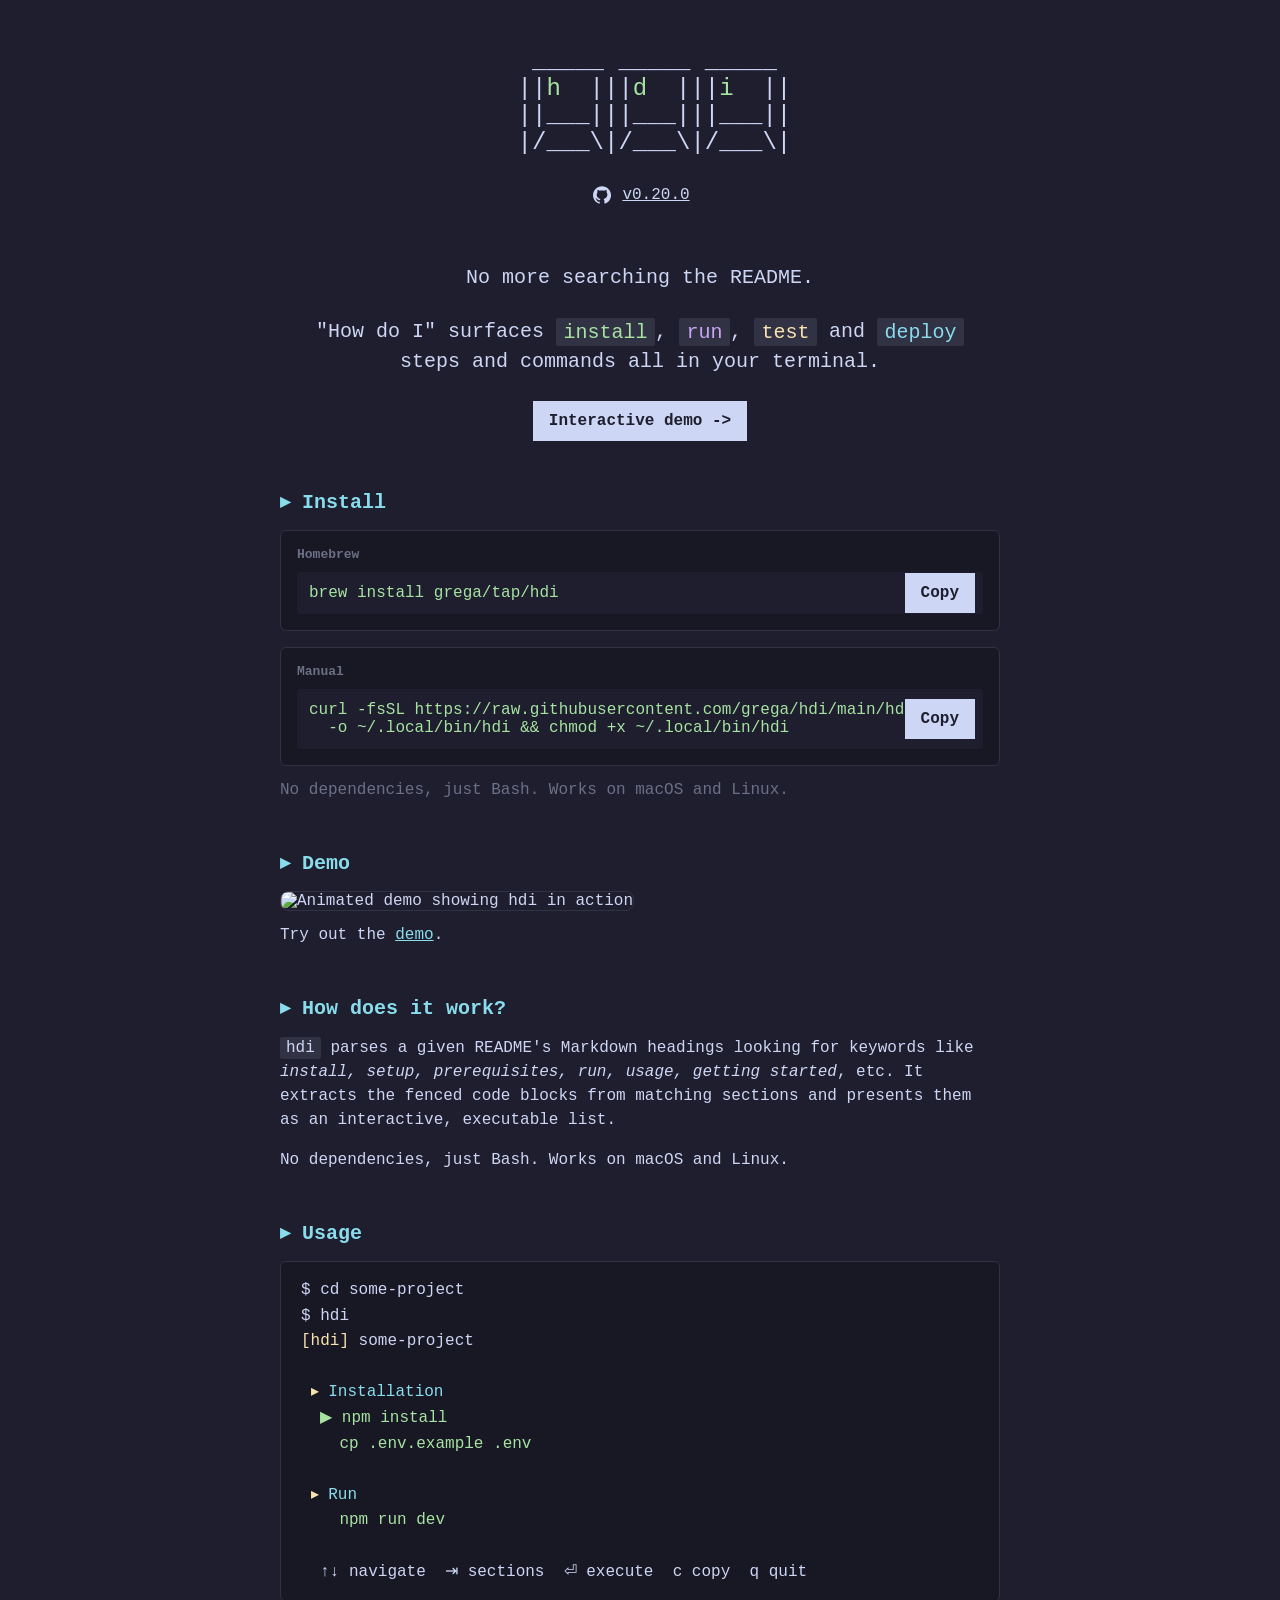
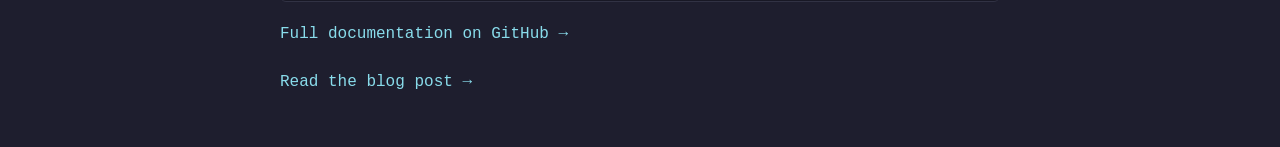
==== commit c8a10b38: "Split pages and refactor navigation styles" ====
--- a/site/index.html
+++ b/site/index.html
@@ -9,6 +9,7 @@
       content="CLI tool that scans a project's README and extracts the commands you need to get it running. No dependencies, just Bash."
     />
     <link rel="icon" href="favicon.svg" type="image/svg+xml" />
+    <link rel="stylesheet" href="global.css" />
     <link rel="stylesheet" href="style.css" />
     <script
       defer
@@ -24,46 +25,47 @@
     </script>
   </head>
   <body>
-    <header class="header">
-      <div class="header-left">
-        <span class="logo"><a href="/">[hdi]</a></span>
-        <nav class="tabs">
-          <button class="tab active" data-tab="about">About</button>
-          <button class="tab" data-tab="demo">Interactive demo</button>
-        </nav>
-      </div>
-      <div class="header-right">
-        <a
-          href="https://github.com/grega/hdi"
-          class="gh-link"
-          target="_blank"
-          title="hdi on GitHub"
-          rel="noopener"
-        >
-          <span class="version">v0.20.0</span>
-          <svg width="25" height="25" viewBox="0 0 16 16" fill="currentColor">
-            <path
-              d="M8 0C3.58 0 0 3.58 0 8c0 3.54 2.29 6.53 5.47 7.59.4.07.55-.17.55-.38 0-.19-.01-.82-.01-1.49-2.01.37-2.53-.49-2.69-.94-.09-.23-.48-.94-.82-1.13-.28-.15-.68-.52-.01-.53.63-.01 1.08.58 1.23.82.72 1.21 1.87.87 2.33.66.07-.52.28-.87.51-1.07-1.78-.2-3.64-.89-3.64-3.95 0-.87.31-1.59.82-2.15-.08-.2-.36-1.02.08-2.12 0 0 .67-.21 2.2.82.64-.18 1.32-.27 2-.27.68 0 1.36.09 2 .27 1.53-1.04 2.2-.82 2.2-.82.44 1.1.16 1.92.08 2.12.51.56.82 1.27.82 2.15 0 3.07-1.87 3.75-3.65 3.95.29.25.54.73.54 1.48 0 1.07-.01 1.93-.01 2.2 0 .21.15.46.55.38A8.013 8.013 0 0016 8c0-4.42-3.58-8-8-8z"
-            />
-          </svg>
-        </a>
-      </div>
-    </header>
-
     <main class="about" id="about">
-      <section class="hero">
-        <pre class="hero-logo" role="img" aria-label="hdi">
- _____ _____ _____ 
-||<span class="hero-logo-letter ">h</span>  |||<span class="hero-logo-letter ">d</span>  |||<span class="hero-logo-letter ">i</span>  ||
-||___|||___|||___||
-|/___\|/___\|/___\|
-        </pre>
-        <h1 class="hero-sub">No more searching the README.</h1>
-        <p class="hero-sub">
-          "How do I" surfaces <code>install</code>, <code>run</code>,
-          <code>test</code> and <code>deploy</code> steps and commands all in
-          your terminal.
-        </p>
+      <section class="hero stack">
+        <header class="hero-header stack">
+          <pre class="hero-logo" role="img" aria-label="hdi">
+   _____ _____ _____ 
+  ||<span class="hero-logo-letter ">h</span>  |||<span class="hero-logo-letter ">d</span>  |||<span class="hero-logo-letter ">i</span>  ||
+  ||___|||___|||___||
+  |/___\|/___\|/___\|
+          </pre>
+          <a
+            href="https://github.com/grega/hdi"
+            class="gh-link"
+            target="_blank"
+            title="hdi on GitHub"
+            rel="noopener"
+          >
+            <svg
+              width="128"
+              height="128"
+              viewBox="0 0 128 128"
+              fill="none"
+              xmlns="http://www.w3.org/2000/svg"
+              class="gh-logo"
+            >
+              <path
+                d="M56.7937 84.9688C44.4187 83.4688 35.7 74.5625 35.7 63.0313C35.7 58.3438 37.3875 53.2813 40.2 49.9063C38.9812 46.8125 39.1687 40.25 40.575 37.5313C44.325 37.0625 49.3875 39.0313 52.3875 41.75C55.95 40.625 59.7 40.0625 64.2937 40.0625C68.8875 40.0625 72.6375 40.625 76.0125 41.6563C78.9187 39.0313 84.075 37.0625 87.825 37.5313C89.1375 40.0625 89.325 46.625 88.1062 49.8125C91.1062 53.375 92.7 58.1563 92.7 63.0313C92.7 74.5625 83.9812 83.2813 71.4187 84.875C74.6062 86.9375 76.7625 91.4375 76.7625 96.5938L76.7625 106.344C76.7625 109.156 79.1062 110.75 81.9187 109.625C98.8875 103.156 112.2 86.1875 112.2 65.1875C112.2 38.6563 90.6375 17 64.1062 17C37.575 17 16.2 38.6562 16.2 65.1875C16.2 86 29.4187 103.25 47.2312 109.719C49.7625 110.656 52.2 108.969 52.2 106.438L52.2 98.9375C50.8875 99.5 49.2 99.875 47.7 99.875C41.5125 99.875 37.8562 96.5 35.2312 90.2188C34.2 87.6875 33.075 86.1875 30.9187 85.9063C29.7937 85.8125 29.4187 85.3438 29.4187 84.7813C29.4187 83.6563 31.2937 82.8125 33.1687 82.8125C35.8875 82.8125 38.2312 84.5 40.6687 87.9688C42.5437 90.6875 44.5125 91.9063 46.8562 91.9063C49.2 91.9063 50.7 91.0625 52.8562 88.9063C54.45 87.3125 55.6687 85.9063 56.7937 84.9688Z"
+                fill="currentColor"
+              />
+            </svg>
+            <span class="version">v0.20.0</span>
+          </a>
+        </header>
+        <div class="hero-content stack">
+          <h1 class="hero-text">No more searching the README.</h1>
+          <p class="hero-text">
+            "How do I" surfaces <code>install</code>, <code>run</code>,
+            <code>test</code> and <code>deploy</code> steps and commands all in
+            your terminal.
+          </p>
+          <a class="button" href="./demo.html">Interactive demo -></a>
+        </div>
       </section>
 
       <section class="install-section">
@@ -186,55 +188,7 @@
       </footer>
     </main>
 
-    <script src="data.js"></script>
-    <script src="picker.js"></script>
-    <script src="terminal.js"></script>
     <script>
-      (function () {
-        var tabs = document.querySelectorAll(".tab");
-        var aboutView = document.getElementById("about");
-        var demoView = document.getElementById("demo-view");
-
-        function switchTab(name, pushState) {
-          tabs.forEach(function (t) {
-            t.classList.remove("active");
-          });
-          document
-            .querySelector('.tab[data-tab="' + name + '"]')
-            .classList.add("active");
-
-          if (name === "about") {
-            aboutView.classList.remove("hidden");
-            demoView.classList.add("hidden");
-          } else {
-            aboutView.classList.add("hidden");
-            demoView.classList.remove("hidden");
-            document.getElementById("terminal-input").focus();
-          }
-
-          if (pushState) {
-            var hash = name === "about" ? "" : "#demo";
-            history.pushState(null, "", location.pathname + hash);
-          }
-        }
-
-        tabs.forEach(function (tab) {
-          tab.addEventListener("click", function () {
-            switchTab(tab.dataset.tab, true);
-          });
-        });
-
-        // Handle back/forward navigation
-        window.addEventListener("popstate", function () {
-          switchTab(location.hash === "#demo" ? "demo" : "about", false);
-        });
-
-        // Restore tab from URL on load
-        if (location.hash === "#demo") {
-          switchTab("demo", false);
-        }
-      })();
-
       // Copy buttons
       document.querySelectorAll(".copy-btn").forEach(function (btn) {
         btn.addEventListener("click", function () {
--- a/site/global.css
+++ b/site/global.css
@@ -0,0 +1,217 @@
+@import url("https://fonts.cdnfonts.com/css/jetbrains-mono");
+
+/* ── Reset ─────────────────────────────────────────────────────────── */
+
+:root {
+  /* Catppuccin Mocha palette */
+  --base: #1e1e2e;
+  --mantle: #181825;
+  --surface0: #313244;
+  --surface1: #45475a;
+  --overlay0: #6c7086;
+  --text: #cdd6f4;
+  --subtext0: #a6adc8;
+  --green: #a6e3a1;
+  --cyan: #89dceb;
+  --yellow: #f9e2af;
+  --magenta: #cba6f7;
+  --red: #f38ba8;
+  --blue: #89b4fa;
+  --font-mono:
+    "JetBrains Mono", "Fira Code", "SF Mono", Menlo, Consolas, monospace;
+}
+
+*,
+*::before,
+*::after {
+  box-sizing: border-box;
+  margin: 0;
+  padding: 0;
+}
+
+html {
+  font-size: 16px;
+}
+
+body {
+  min-height: 100vh;
+  background: var(--base);
+  color: var(--text);
+  font-family: var(--font-mono);
+  display: flex;
+  flex-direction: column;
+}
+
+.hidden {
+  display: none !important;
+}
+
+h1,
+h2,
+h3,
+h4 {
+  text-wrap: balance;
+}
+
+p {
+  text-wrap: pretty;
+}
+
+a {
+  color: var(--text);
+}
+
+a:focus-visible,
+button:focus-visible {
+  outline-offset: 3px;
+  outline: 2px solid currentColor;
+}
+
+a:hover {
+  color: var(--subtext0);
+}
+
+/* ── Utilities ─────────────────────────────────────────────────────────── */
+
+.visually-hidden {
+  border: 0;
+  clip: rect(0 0 0 0);
+  height: auto;
+  margin: 0;
+  overflow: hidden;
+  padding: 0;
+  position: absolute;
+  width: 1px;
+  white-space: nowrap;
+}
+
+.stack {
+  display: flex;
+  flex-direction: column;
+  justify-content: flex-start;
+}
+
+.stack > * {
+  margin-block: 0;
+}
+
+.stack > * + * {
+  margin-block-start: var(--space, 1.5rem);
+}
+
+/* ── Button ─────────────────────────────────────────────────────────── */
+
+button,
+.button {
+  border: none;
+  font: inherit;
+  text-decoration: none;
+  background-color: var(--text);
+  color: var(--base);
+
+  display: flex;
+  align-items: center;
+  justify-content: center;
+  padding: 0.5rem 1rem;
+  font-weight: 800;
+  line-height: 1.5;
+  /* min-block-size: 40px; */
+  cursor: pointer;
+
+  transition: background-color 0.1s linear;
+
+  &:hover {
+    color: var(--base);
+    background-color: var(--subtext0);
+  }
+
+  &:focus-visible {
+    outline-offset: 3px;
+    outline: 2px solid var(--text);
+  }
+}
+
+/* ── Header ─────────────────────────────────────────────────────────── */
+
+.nav-back {
+  text-decoration: none;
+  display: flex;
+  align-items: center;
+  min-block-size: 44px;
+}
+
+.header {
+  display: flex;
+  align-items: center;
+  justify-content: space-between;
+  padding: 0.75rem 1.25rem;
+  background: var(--mantle);
+  border-bottom: 0.0625rem solid var(--surface0);
+  flex-shrink: 0;
+}
+
+.header-left {
+  display: flex;
+  align-items: center;
+  gap: 1rem;
+}
+
+.logo {
+  font-weight: 700;
+  font-size: 1.125rem;
+  color: var(--yellow);
+}
+
+.logo a {
+  color: inherit;
+  text-decoration: none;
+}
+
+.tabs {
+  display: flex;
+  gap: 0.25rem;
+}
+
+.tab {
+  background: none;
+  border: none;
+  color: var(--overlay0);
+  font-family: var(--font-mono);
+  font-size: 0.9375rem;
+  padding: 0.375rem 0.75rem;
+  border-radius: 0.25rem;
+  cursor: pointer;
+  transition:
+    background 0.12s,
+    color 0.12s;
+}
+
+.tab:hover {
+  background: var(--surface0);
+  color: var(--text);
+}
+
+.tab.active {
+  background: var(--surface0);
+  color: var(--text);
+}
+
+.header-right {
+  display: flex;
+  align-items: center;
+  gap: 0.875rem;
+}
+
+/* ── Github link ─────────────────────────────────────────────────────────── */
+
+.gh-logo {
+  width: 24px;
+  height: auto;
+}
+
+.gh-link {
+  transition: color 0.15s;
+  display: flex;
+  align-items: center;
+  gap: 0.5rem;
+}
--- a/site/style.css
+++ b/site/style.css
@@ -1,143 +1,3 @@
-/* Catppuccin Mocha palette */
-:root {
-  --base: #1e1e2e;
-  --mantle: #181825;
-  --surface0: #313244;
-  --surface1: #45475a;
-  --overlay0: #6c7086;
-  --text: #cdd6f4;
-  --subtext0: #a6adc8;
-  --green: #a6e3a1;
-  --cyan: #89dceb;
-  --yellow: #f9e2af;
-  --magenta: #cba6f7;
-  --red: #f38ba8;
-  --blue: #89b4fa;
-  --font-mono:
-    "JetBrains Mono", "Fira Code", "SF Mono", Menlo, Consolas, monospace;
-}
-
-*,
-*::before,
-*::after {
-  box-sizing: border-box;
-  margin: 0;
-  padding: 0;
-}
-
-html {
-  font-size: 16px;
-}
-
-body {
-  min-height: 100vh;
-  background: var(--base);
-  color: var(--text);
-  font-family: var(--font-mono);
-  display: flex;
-  flex-direction: column;
-}
-
-.hidden {
-  display: none !important;
-}
-
-h1,
-h2,
-h3,
-h4 {
-  text-wrap: balance;
-}
-
-p {
-  text-wrap: pretty;
-}
-/* ── Header ─────────────────────────────────────────────────────────── */
-
-.header {
-  display: flex;
-  align-items: center;
-  justify-content: space-between;
-  padding: 0.75rem 1.25rem;
-  background: var(--mantle);
-  border-bottom: 0.0625rem solid var(--surface0);
-  flex-shrink: 0;
-}
-
-.header-left {
-  display: flex;
-  align-items: center;
-  gap: 1rem;
-}
-
-.logo {
-  font-weight: 700;
-  font-size: 1.125rem;
-  color: var(--yellow);
-}
-
-.logo a {
-  color: inherit;
-  text-decoration: none;
-}
-
-.tabs {
-  display: flex;
-  gap: 0.25rem;
-}
-
-.tab {
-  background: none;
-  border: none;
-  color: var(--overlay0);
-  font-family: var(--font-mono);
-  font-size: 0.9375rem;
-  padding: 0.375rem 0.75rem;
-  border-radius: 0.25rem;
-  cursor: pointer;
-  transition:
-    background 0.12s,
-    color 0.12s;
-}
-
-.tab:hover {
-  background: var(--surface0);
-  color: var(--text);
-}
-
-.tab.active {
-  background: var(--surface0);
-  color: var(--text);
-}
-
-.header-right {
-  display: flex;
-  align-items: center;
-  gap: 0.875rem;
-}
-
-.version {
-  color: var(--overlay0);
-  transform: translateY(1px);
-}
-
-.version:hover {
-  color: var(--text);
-}
-
-.gh-link {
-  color: var(--overlay0);
-  transition: color 0.15s;
-  display: flex;
-  align-items: center;
-  gap: 0.375rem;
-  text-decoration: none;
-}
-
-.gh-link:hover {
-  color: var(--text);
-}
-
 /* ── About page ─────────────────────────────────────────────────────── */
 
 .about {
@@ -181,14 +41,20 @@
 }
 
 /* Hero */
+
 .hero {
   display: flex;
   flex-direction: column;
-  gap: 1.5rem;
+  gap: 2rem;
   align-items: center;
   text-align: center;
 }
 
+.hero-header {
+  align-items: center;
+  --space: 0;
+}
+
 .hero-logo {
   font-size: 1.5rem;
 
@@ -205,7 +71,12 @@
   color: var(--yellow);
 }
 
-.hero-sub {
+.hero-content {
+  align-items: center;
+  --space: 1.5rem;
+}
+
+.hero-text {
   font-size: 1.25rem;
   line-height: 1.5;
   max-inline-size: 55ch;
@@ -258,6 +129,7 @@
   border: 0.0625rem solid var(--surface0);
   border-radius: 0.375rem;
   padding: 1rem;
+  min-width: 0;
 }
 
 .install-method h3 {
@@ -284,28 +156,27 @@
   top: 50%;
   transform: translateY(-50%);
   right: 0.5rem;
-  background: var(--surface0);
+  /* background: var(--surface0);
   border: 0.0625rem solid var(--surface1);
   color: var(--overlay0);
   font-family: var(--font-mono);
-  font-size: 0.6875rem;
   padding: 0.25rem 0.5rem;
   border-radius: 0.25rem;
   cursor: pointer;
   transition:
     color 0.15s,
-    border-color 0.15s;
-}
-
-.copy-btn:hover {
+    border-color 0.15s; */
+}
+
+/* .copy-btn:hover {
   color: var(--text);
   border-color: var(--overlay0);
-}
-
-.copy-btn.copied {
+} */
+
+/* .copy-btn.copied {
   color: var(--green);
   border-color: var(--green);
-}
+} */
 
 .install-method code {
   color: var(--green);
@@ -353,286 +224,9 @@
   text-decoration: underline;
 }
 
-/* Links */
-
-/* ── Demo view ──────────────────────────────────────────────────────── */
-
-.demo-view {
-  flex: 1;
-  display: flex;
-  flex-direction: column;
-  overflow: hidden;
-}
-
-.demo-layout {
-  display: flex;
-  flex: 1;
-  min-height: 0;
-}
-
-/* Sidebar */
-.sidebar {
-  width: 18.75rem;
-  flex-shrink: 0;
-  background: var(--mantle);
-  border-right: 0.0625rem solid var(--surface0);
-  padding: 0.75rem 0;
-  overflow-y: auto;
-}
-
-.sidebar-heading {
-  padding: 0.375rem 1rem 0.625rem;
-  font-weight: 600;
-  color: var(--overlay0);
-}
-
-.sidebar-item {
-  display: flex;
-  align-items: center;
-  gap: 0.625rem;
-  padding: 0.625rem 1rem;
-  cursor: pointer;
-  transition: background 0.12s;
-  border-left: 0.1875rem solid transparent;
-}
-
-.sidebar-item:hover {
-  background: var(--surface0);
-}
-
-.sidebar-item.active {
-  background: var(--surface0);
-  border-left-color: var(--cyan);
-}
-
-.sidebar-badge {
-  width: 1.875rem;
-  height: 1.375rem;
-  border-radius: 0.25rem;
-  display: flex;
-  align-items: center;
-  justify-content: center;
-  font-weight: 700;
-  flex-shrink: 0;
-  color: var(--mantle);
-}
-
-.sidebar-badge.lang-JS {
-  background: var(--yellow);
-}
-.sidebar-badge.lang-PY {
-  background: var(--blue);
-}
-.sidebar-badge.lang-RB {
-  background: var(--red);
-}
-.sidebar-badge.lang-TS {
-  background: var(--cyan);
-}
-.sidebar-badge.lang-GO {
-  background: var(--green);
-}
-
-.sidebar-info {
-  min-width: 0;
-}
-
-.sidebar-name {
-  font-weight: 600;
-  white-space: nowrap;
-  overflow: hidden;
-  padding-bottom: 0.25rem;
-  text-overflow: ellipsis;
-}
-
-.sidebar-desc {
-  font-size: 0.75rem;
-  color: var(--overlay0);
-}
-
-/* Terminal */
-.terminal-wrap {
-  flex: 1;
-  min-width: 0;
-  display: flex;
-  flex-direction: column;
-  padding: 0;
-}
-
-.terminal {
-  position: relative;
-  flex: 1;
-  padding: 1rem 1.25rem;
-  overflow-y: auto;
-  outline: none;
-  line-height: 1.6;
-  cursor: text;
-}
-
-.terminal-hidden-input {
-  position: absolute;
-  left: -9999px;
-  top: 0;
-  width: 1px;
-  height: 1px;
-  opacity: 0;
-  border: none;
-  outline: none;
-  padding: 0;
-  margin: 0;
-  font-size: 16px; /* >= 16px prevents iOS auto-zoom on focus */
-}
-
-.terminal::-webkit-scrollbar {
-  width: 0.375rem;
-}
-.terminal::-webkit-scrollbar-track {
-  background: transparent;
-}
-.terminal::-webkit-scrollbar-thumb {
-  background: var(--surface1);
-  border-radius: 0.1875rem;
-}
-
-/* Terminal line types */
-.t-line {
-  white-space: pre-wrap;
-  word-break: break-all;
-  min-height: 1.6em;
-}
-
-.t-prompt {
-  color: var(--overlay0);
-}
-
-.t-prompt .t-input {
-  color: var(--text);
-}
-
-.t-cursor {
-  display: inline-block;
-  width: 0.5rem;
-  height: 1.1em;
-  background: var(--text);
-  vertical-align: text-bottom;
-  animation: blink 1s step-end infinite;
-}
-
-@keyframes blink {
-  50% {
-    opacity: 0;
-  }
-}
-
-.t-header {
-  color: var(--cyan);
-  font-weight: 700;
-}
-
-.t-subheader {
-  color: var(--magenta);
-  font-weight: 700;
-}
-
-.t-command {
-  color: var(--green);
-}
-
-.t-prose {
-  color: var(--overlay0);
-}
-
-.t-dim {
-  color: var(--overlay0);
-}
-
-.t-yellow {
-  color: var(--yellow);
-}
-
-.t-green {
-  color: var(--green);
-}
-
-.t-bold {
-  font-weight: 700;
-}
-
-.t-title-line {
-  color: var(--text);
-  font-weight: 700;
-}
-
-/* Picker */
-.picker-row {
-  white-space: pre;
-  min-height: 1.6em;
-}
-
-.picker-row.selected {
-  background: var(--surface0);
-  border-radius: 0.1875rem;
-}
-
-.picker-row .arrow {
-  color: var(--yellow);
-  font-weight: 700;
-}
-
-.picker-footer {
-  color: var(--overlay0);
-  min-height: 1.6em;
-  white-space: pre;
-}
-
-.flash-msg {
-  color: var(--green);
-  font-weight: 600;
-}
-
-.flash-msg.flash-execute {
-  color: var(--yellow);
-  font-style: italic;
-}
-
-/* Hints bar */
-.hints {
-  padding: 0.75rem 1.25rem;
-  background: var(--mantle);
-  border-top: 0.0625rem solid var(--surface0);
-  color: var(--overlay0);
-  flex-shrink: 0;
-  line-height: 2;
-}
-
-.hints code {
-  background: var(--surface0);
-  padding: 0.25rem 0.5rem;
-  border-radius: 0.25rem;
-  color: var(--subtext0);
-  margin: 0 0.1875rem;
-}
-
 /* ── Responsive ─────────────────────────────────────────────────────── */
 
 @media (max-width: 43.75rem) {
-  .header {
-    padding: 0.75rem 1rem;
-    gap: 0.5rem;
-  }
-  .header-left {
-    gap: 0.5rem;
-  }
-  .header-right {
-    font-size: 0.75rem;
-  }
-  .gh-link {
-    font-size: 0.75rem;
-  }
-  .version {
-    font-size: 0.75rem;
-  }
-
   /* About */
   .about {
     padding: 2rem 1rem;
@@ -643,38 +237,4 @@
   .links-section {
     flex-direction: column;
   }
-
-  /* Demo */
-  .demo-layout {
-    flex-direction: column;
-  }
-  .sidebar {
-    width: 100%;
-    border-right: none;
-    border-bottom: 0.0625rem solid var(--surface0);
-    padding: 0.5rem 0;
-    display: flex;
-    overflow-x: auto;
-    overflow-y: hidden;
-    flex-shrink: 0;
-  }
-  .sidebar-item {
-    flex-shrink: 0;
-    padding: 0.375rem 0.875rem;
-    border-left: none;
-    border-bottom: 0.1875rem solid transparent;
-  }
-  .sidebar-item.active {
-    border-left-color: transparent;
-    border-bottom-color: var(--cyan);
-  }
-  .sidebar-heading {
-    flex-shrink: 0;
-    padding: 0.375rem 0.875rem;
-    display: flex;
-    align-items: center;
-  }
-  .sidebar-desc {
-    display: none;
-  }
-}
+}
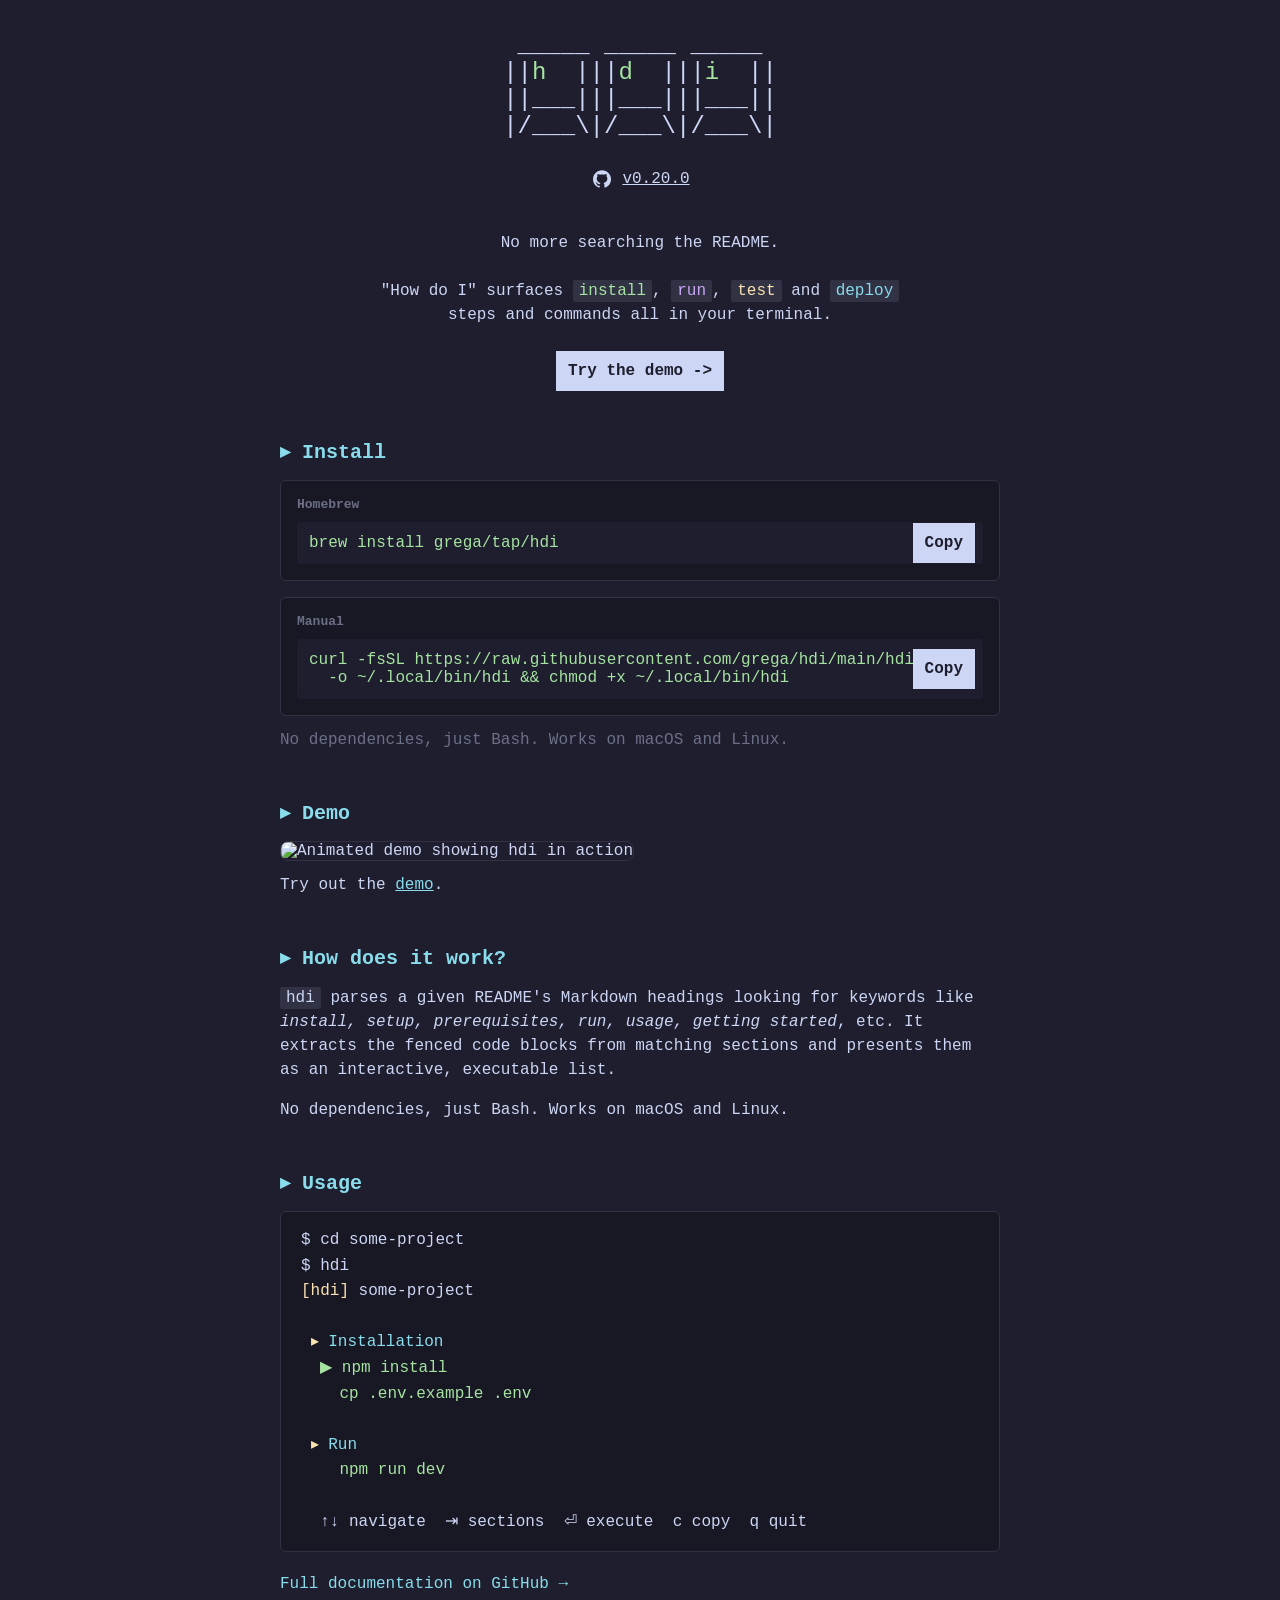
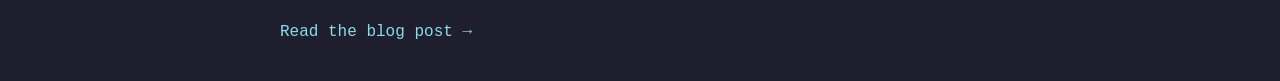
==== commit 51a12fa3: "Merge pull request #13 from maxelkins/split-pages Split pages and refactor navigation styles" ====
--- a/site/index.html
+++ b/site/index.html
@@ -29,10 +29,10 @@
       <section class="hero stack">
         <header class="hero-header stack">
           <pre class="hero-logo" role="img" aria-label="hdi">
-   _____ _____ _____ 
-  ||<span class="hero-logo-letter ">h</span>  |||<span class="hero-logo-letter ">d</span>  |||<span class="hero-logo-letter ">i</span>  ||
-  ||___|||___|||___||
-  |/___\|/___\|/___\|
+ _____ _____ _____ 
+||<span class="hero-logo-letter ">h</span>  |||<span class="hero-logo-letter ">d</span>  |||<span class="hero-logo-letter ">i</span>  ||
+||___|||___|||___||
+|/___\|/___\|/___\|
           </pre>
           <a
             href="https://github.com/grega/hdi"
@@ -64,7 +64,7 @@
             <code>test</code> and <code>deploy</code> steps and commands all in
             your terminal.
           </p>
-          <a class="button" href="./demo.html">Interactive demo -></a>
+          <a class="button" href="./demo">Try the demo -></a>
         </div>
       </section>
 
@@ -113,7 +113,7 @@
           loading="lazy"
         />
 
-        <p class="demo-link">Try out the <a href="#demo">demo</a>.</p>
+        <p class="demo-link">Try out the <a href="/demo">demo</a>.</p>
       </section>
 
       <section>
@@ -164,30 +164,6 @@
       </section>
     </main>
 
-    <main class="demo-view hidden" id="demo-view">
-      <div class="demo-layout">
-        <aside class="sidebar" id="sidebar"></aside>
-        <section class="terminal-wrap">
-          <div class="terminal" id="terminal" tabindex="0">
-            <input
-              id="terminal-input"
-              title="Terminal input"
-              class="terminal-hidden-input"
-              autocomplete="off"
-              autocorrect="off"
-              autocapitalize="off"
-              spellcheck="false"
-            />
-          </div>
-        </section>
-      </div>
-      <footer class="hints" id="hints">
-        Try: <code>hdi</code> <code>hdi install</code> <code>hdi run</code>
-        <code>hdi test</code> <code>hdi all</code> <code>hdi check</code>
-        <code>hdi --full</code> <code>hdi --raw</code>
-      </footer>
-    </main>
-
     <script>
       // Copy buttons
       document.querySelectorAll(".copy-btn").forEach(function (btn) {
--- a/site/global.css
+++ b/site/global.css
@@ -112,10 +112,9 @@
   display: flex;
   align-items: center;
   justify-content: center;
-  padding: 0.5rem 1rem;
+  padding: 0.5rem 0.75rem;
   font-weight: 800;
   line-height: 1.5;
-  /* min-block-size: 40px; */
   cursor: pointer;
 
   transition: background-color 0.1s linear;
@@ -131,16 +130,9 @@
   }
 }
 
-/* ── Header ─────────────────────────────────────────────────────────── */
+/* ── Nav ─────────────────────────────────────────────────────────── */
 
-.nav-back {
-  text-decoration: none;
-  display: flex;
-  align-items: center;
-  min-block-size: 44px;
-}
-
-.header {
+.nav {
   display: flex;
   align-items: center;
   justify-content: space-between;
@@ -150,56 +142,11 @@
   flex-shrink: 0;
 }
 
-.header-left {
+.nav-back {
+  text-decoration: none;
   display: flex;
   align-items: center;
-  gap: 1rem;
-}
-
-.logo {
-  font-weight: 700;
-  font-size: 1.125rem;
-  color: var(--yellow);
-}
-
-.logo a {
-  color: inherit;
-  text-decoration: none;
-}
-
-.tabs {
-  display: flex;
-  gap: 0.25rem;
-}
-
-.tab {
-  background: none;
-  border: none;
-  color: var(--overlay0);
-  font-family: var(--font-mono);
-  font-size: 0.9375rem;
-  padding: 0.375rem 0.75rem;
-  border-radius: 0.25rem;
-  cursor: pointer;
-  transition:
-    background 0.12s,
-    color 0.12s;
-}
-
-.tab:hover {
-  background: var(--surface0);
-  color: var(--text);
-}
-
-.tab.active {
-  background: var(--surface0);
-  color: var(--text);
-}
-
-.header-right {
-  display: flex;
-  align-items: center;
-  gap: 0.875rem;
+  min-block-size: 44px;
 }
 
 /* ── Github link ─────────────────────────────────────────────────────────── */
--- a/site/style.css
+++ b/site/style.css
@@ -3,7 +3,7 @@
 .about {
   flex: 1;
   overflow-y: auto;
-  padding: 3rem 1.5rem;
+  padding: 2rem 1.5rem;
   max-width: 48rem;
   margin: 0 auto;
   width: 100%;
@@ -40,12 +40,12 @@
   margin-top: 1.5rem;
 }
 
-/* Hero */
+/* ── Hero ─────────────────────────────────────────────────────── */
 
 .hero {
   display: flex;
   flex-direction: column;
-  gap: 2rem;
+  gap: 1rem;
   align-items: center;
   text-align: center;
 }
@@ -77,7 +77,7 @@
 }
 
 .hero-text {
-  font-size: 1.25rem;
+  font-size: 1rem;
   line-height: 1.5;
   max-inline-size: 55ch;
 
@@ -98,7 +98,7 @@
   }
 }
 
-/* Demo GIF */
+/* ── Demo gif ─────────────────────────────────────────────────────── */
 
 .demo-gif img {
   max-width: 100%;
@@ -116,7 +116,7 @@
   color: var(--cyan);
 }
 
-/* Install */
+/* ── Install ─────────────────────────────────────────────────────── */
 
 .install-methods {
   display: grid;
@@ -189,7 +189,8 @@
   color: var(--overlay0);
 }
 
-/* Usage */
+/* ── Usage ─────────────────────────────────────────────────────── */
+
 .usage-block {
   background: var(--mantle);
   border: 0.0625rem solid var(--surface0);
@@ -229,10 +230,7 @@
 @media (max-width: 43.75rem) {
   /* About */
   .about {
-    padding: 2rem 1rem;
-  }
-  .hero h1 {
-    font-size: 1.25rem;
+    padding: 1rem 1.5rem 2rem;
   }
   .links-section {
     flex-direction: column;
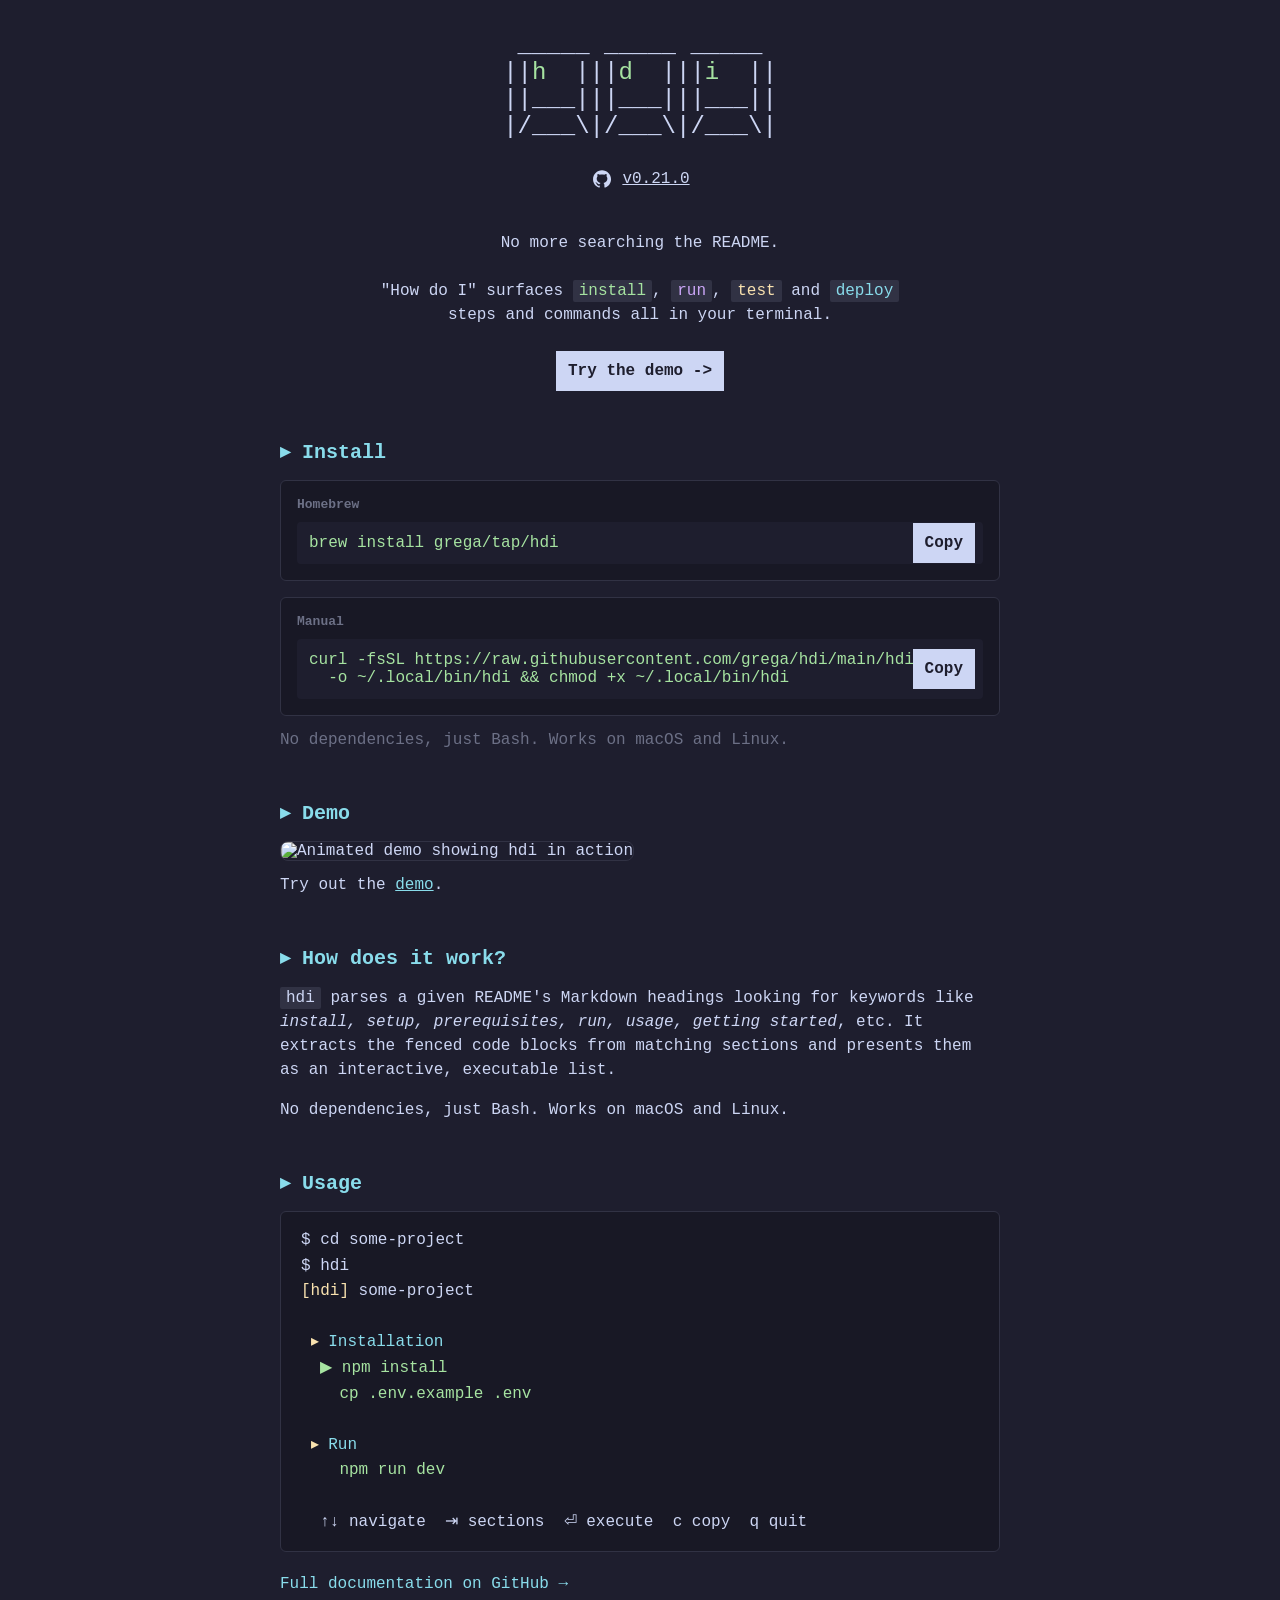
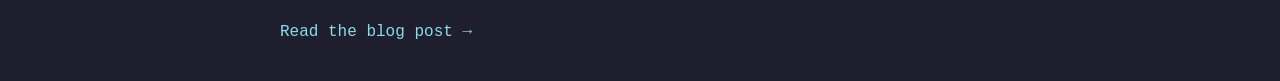
==== commit 63a70065: "Bump version to 0.21.0" ====
--- a/site/index.html
+++ b/site/index.html
@@ -54,7 +54,7 @@
                 fill="currentColor"
               />
             </svg>
-            <span class="version">v0.20.0</span>
+            <span class="version">v0.21.0</span>
           </a>
         </header>
         <div class="hero-content stack">
